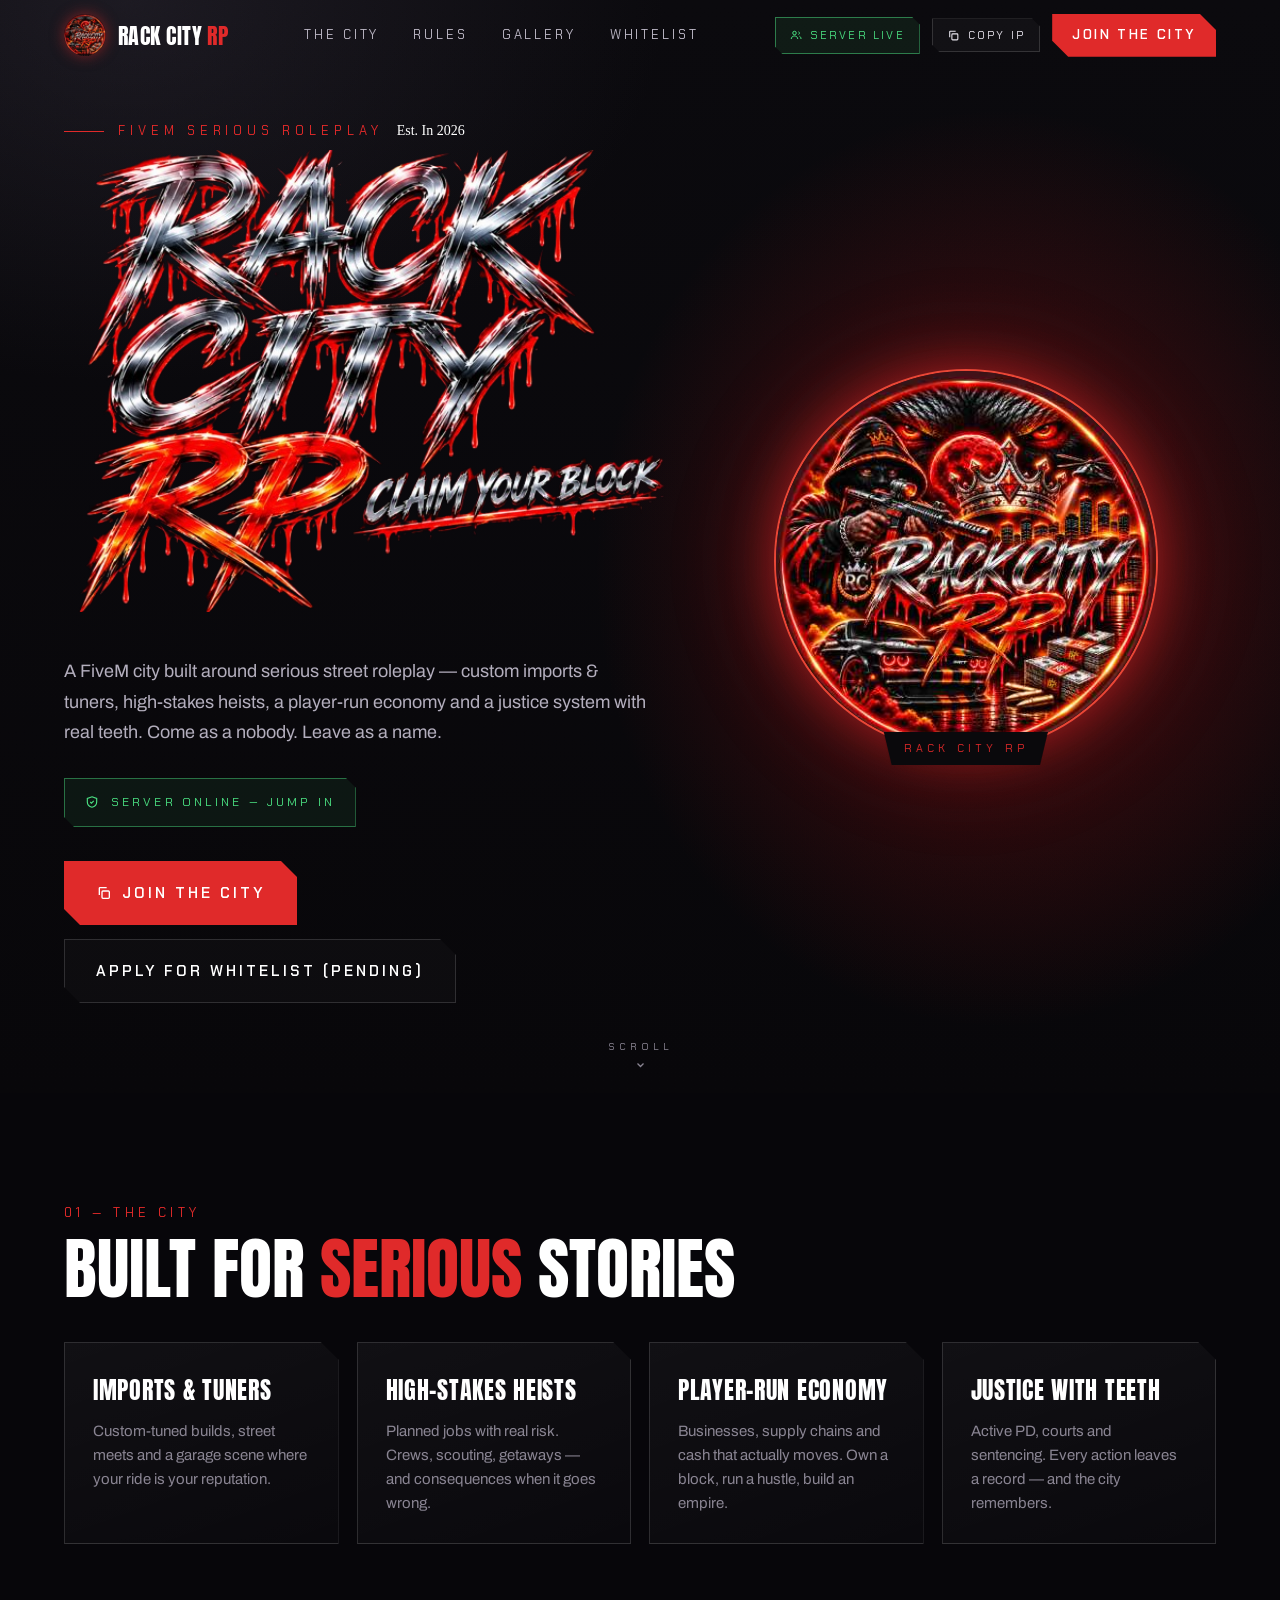
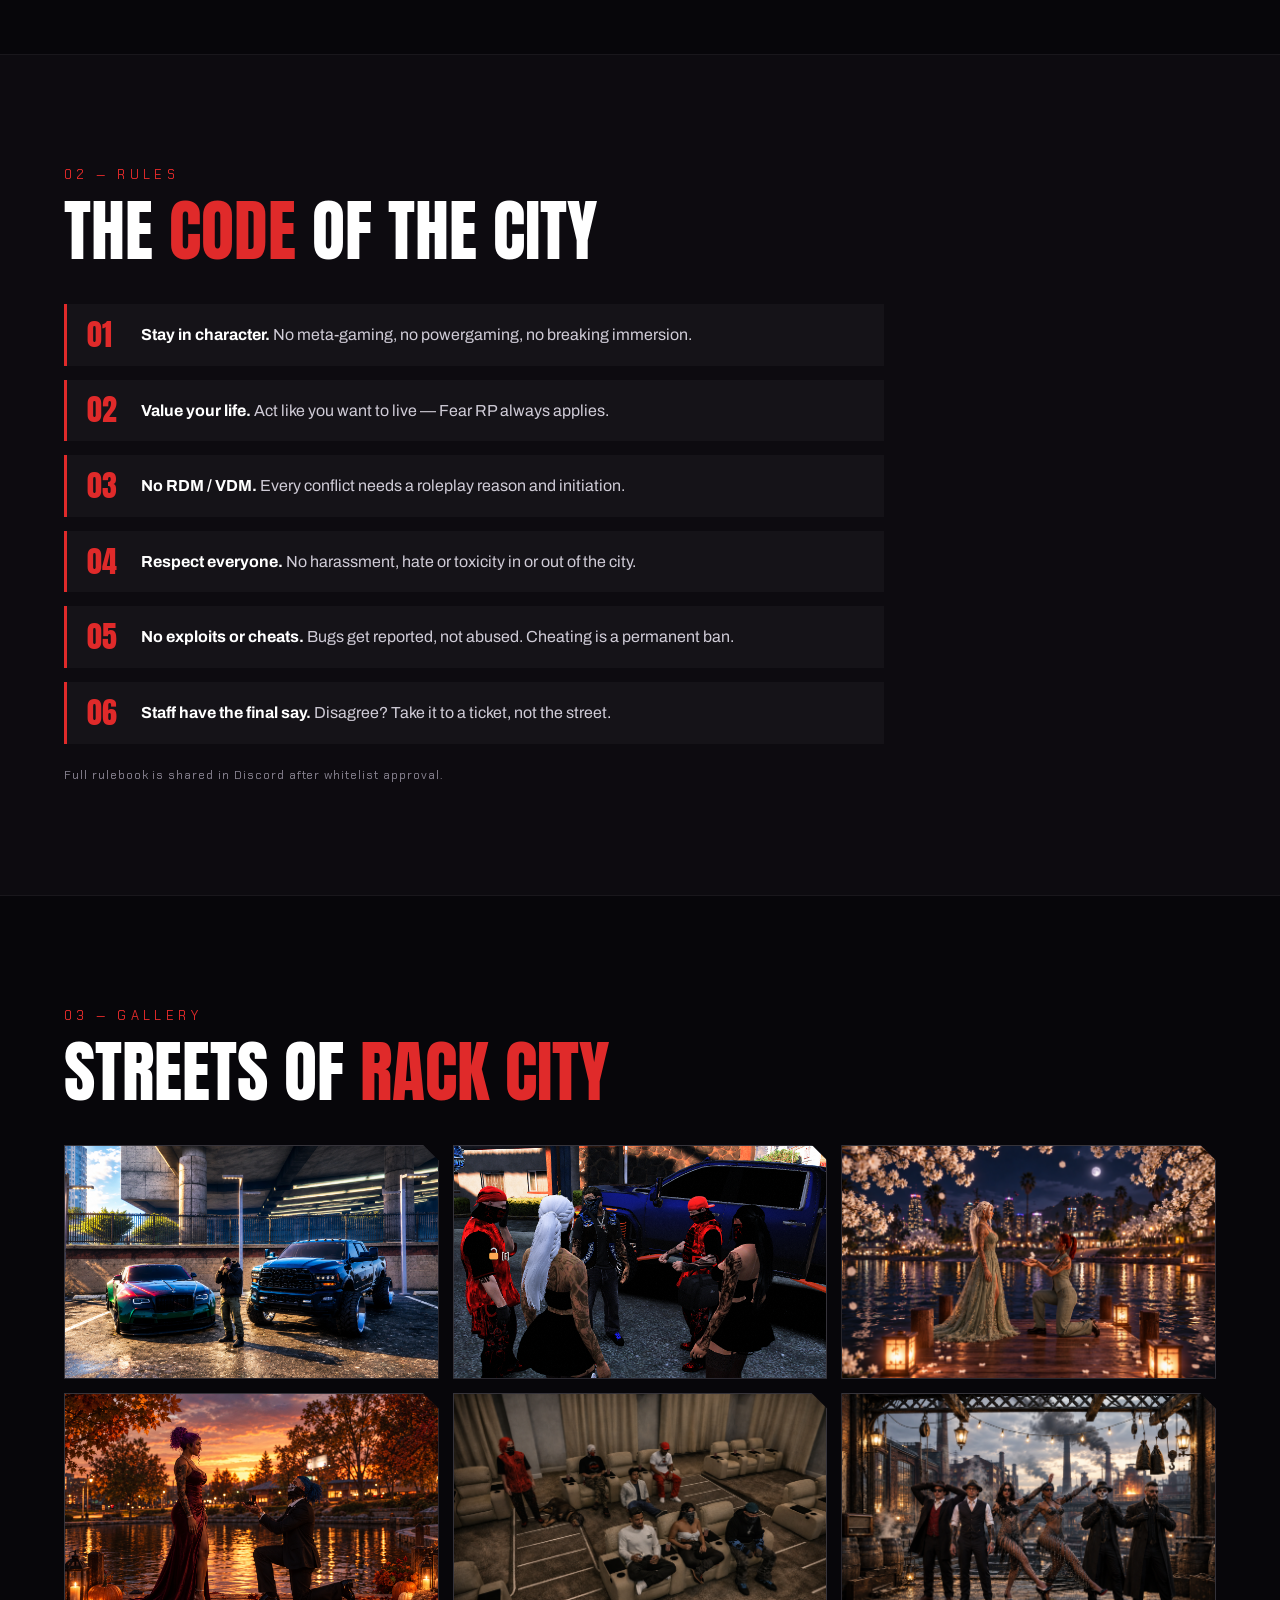
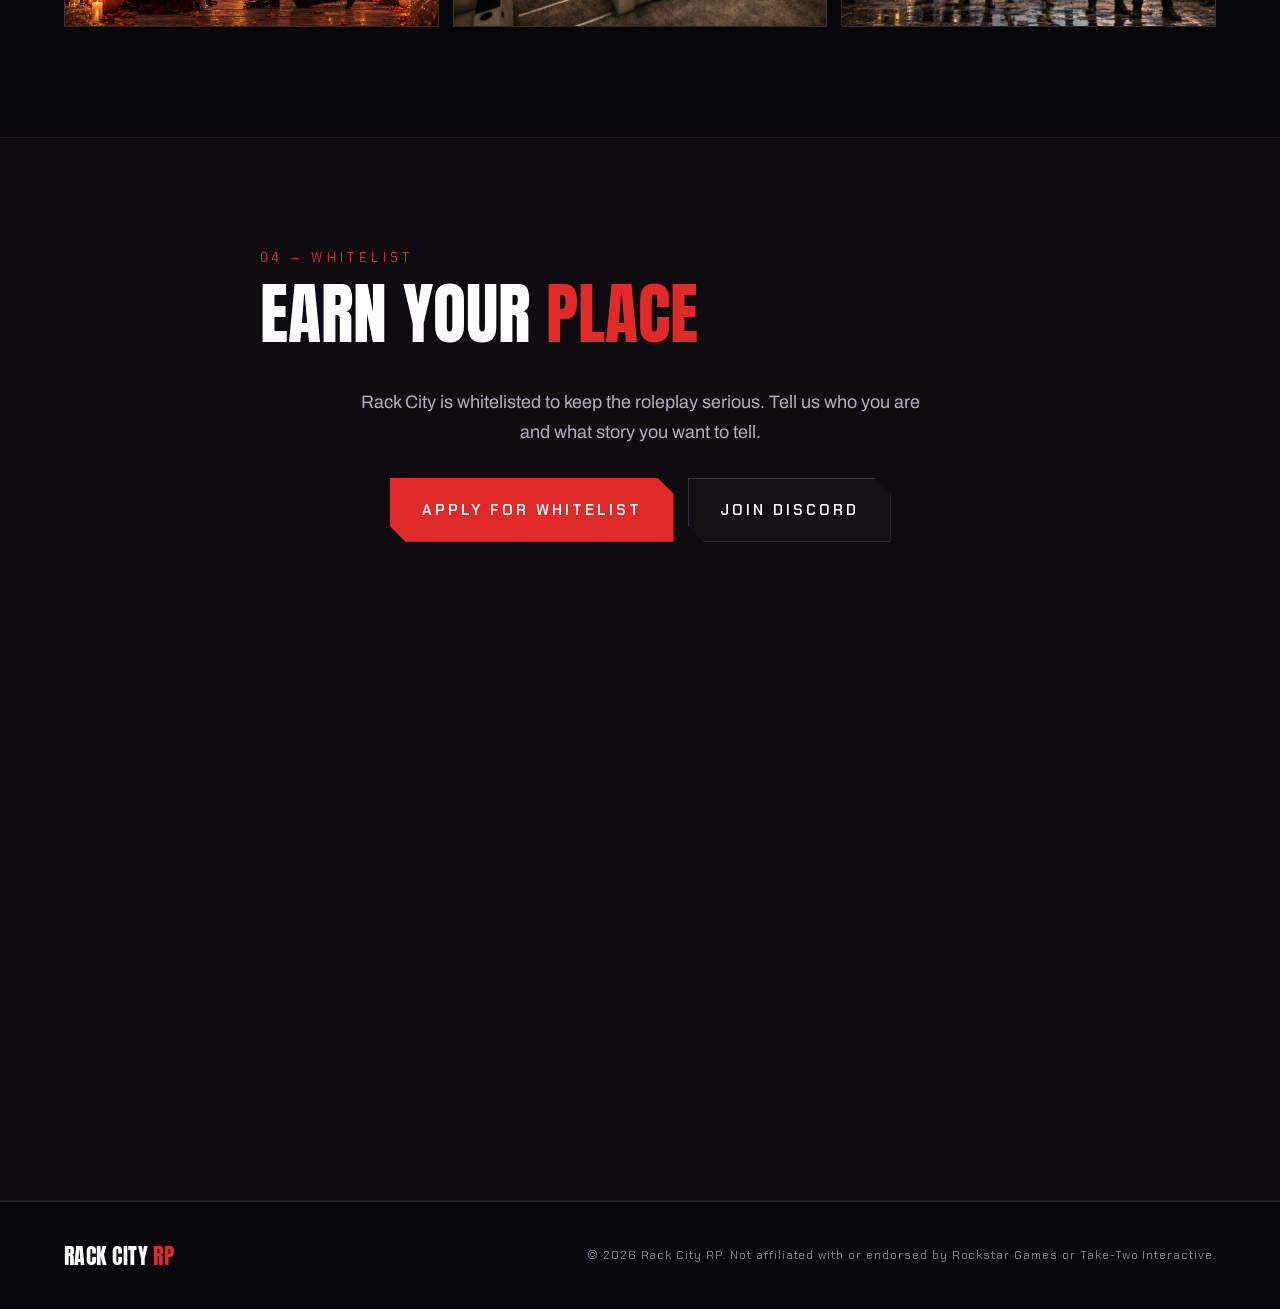
==== fivem-website/index.html @ 88460b6b "Update establishment year in hero section" ====
<!DOCTYPE html>
<html lang="en">
<head>
  <meta charset="UTF-8" />
  <meta name="viewport" content="width=device-width, initial-scale=1" />
  <title>Rack City RP — FiveM Semi Serious Roleplay</title>
  <meta name="description" content="Welcome to RACK CITY RP! Where the streets stay active, opportunities are endless, and every move tells a story. Build your name, make your money, establish your empire, and leave your mark on the city. Your story starts here." />
  <link rel="preconnect" href="https://fonts.googleapis.com" />
  <link rel="preconnect" href="https://fonts.gstatic.com" crossorigin />
  <link href="https://fonts.googleapis.com/css2?family=Anton&family=Archivo:wght@400;500;600&family=Chakra+Petch:wght@400;500;600;700&family=Permanent+Marker&display=swap" rel="stylesheet" />
  <link rel="stylesheet" href="style.css" />
</head>
<body>

  <!-- NAV -->
  <header class="nav" id="nav">
    <a class="brand" href="#top" aria-label="Rack City RP home">
      <img src="images/logo.png" alt="" class="brand-logo" onerror="this.style.display='none'" />
      <span class="brand-text">RACK CITY <em>RP</em></span>
    </a>

    <nav class="nav-links" aria-label="Primary">
      <a href="#city">The City</a>
      <a href="#rules">Rules</a>
      <a href="#gallery">Gallery</a>
      <a href="#whitelist">Whitelist</a>
    </nav>

    <div class="nav-actions">
      <span class="chip chip-pending" id="statusChip">
        <svg width="12" height="12" viewBox="0 0 24 24" fill="none" stroke="currentColor" stroke-width="2"><circle cx="9" cy="8" r="3.5"/><path d="M2.5 20c0-3.6 2.9-6 6.5-6s6.5 2.4 6.5 6"/><path d="M17 5.5a3 3 0 010 5.5M19 14.5c1.9.8 3 2.6 3 5.5"/></svg>
        <span id="statusText">Link Pending</span>
      </span>
      <button class="chip chip-copy" id="copyIpNav" type="button">
        <svg width="13" height="13" viewBox="0 0 24 24" fill="none" stroke="currentColor" stroke-width="2"><rect x="9" y="9" width="11" height="11" rx="1.5"/><path d="M5 15V5a1 1 0 011-1h10"/></svg>
        Copy IP
      </button>
      <a class="btn btn-solid btn-sm" href="#join" data-join>Join the City</a>
    </div>
  </header>

  <main id="top">

    <!-- HERO -->
    <section class="hero">
      <div class="hero-bg" aria-hidden="true"></div>
      <div class="hero-grain" aria-hidden="true"></div>

      <div class="wrap hero-grid">
        <div class="hero-copy">
          <p class="eyebrow">
            <span class="eyebrow-line"></span>
            <span class="eyebrow-text">FiveM Serious Roleplay</span>
            <span class="eyebrow-est">Est. In 2026</span>
          </p>

          <h1 class="title">
            <img class="title-img" src="images/title.png" alt="Rack City RP — Claim your block" />
          </h1>

          <p class="lede">
            A FiveM city built around serious street roleplay — custom imports &amp; tuners,
            high-stakes heists, a player-run economy and a justice system with real teeth.
            Come as a nobody. Leave as a name.
          </p>

          <div class="notice" id="notice">
            <svg width="14" height="14" viewBox="0 0 24 24" fill="none" stroke="currentColor" stroke-width="2"><path d="M12 3l8 3v6c0 4.5-3.2 8-8 9-4.8-1-8-4.5-8-9V6l8-3z"/><path d="M9 12l2 2 4-4"/></svg>
            <span id="noticeText">Live server link pending — crew on it</span>
          </div>

          <div class="cta">
            <a class="btn btn-solid btn-lg" href="#join" data-join>
              <svg width="16" height="16" viewBox="0 0 24 24" fill="none" stroke="currentColor" stroke-width="2"><rect x="9" y="9" width="11" height="11" rx="1.5"/><path d="M5 15V5a1 1 0 011-1h10"/></svg>
              Join the City
            </a>
            <a class="btn btn-ghost btn-lg" href="#whitelist">Apply for Whitelist (Pending)</a>
          </div>
        </div>

        <div class="hero-art">
          <div class="logo-glow" aria-hidden="true"></div>
          <img src="images/logo.png" alt="Rack City RP emblem" class="logo-main" />
          <span class="logo-tag">Rack City RP</span>
        </div>
      </div>

      <a class="scroll" href="#city" aria-label="Scroll down">
        <span>Scroll</span>
        <svg width="12" height="12" viewBox="0 0 24 24" fill="none" stroke="currentColor" stroke-width="2.5"><path d="M6 9l6 6 6-6"/></svg>
      </a>
    </section>

    <!-- THE CITY -->
    <section class="section" id="city">
      <div class="wrap">
        <p class="kicker">01 — The City</p>
        <h2 class="h2">Built for <span class="red">serious</span> stories</h2>
        <div class="cards">
          <article class="card">
            <h3>Imports &amp; Tuners</h3>
            <p>Custom-tuned builds, street meets and a garage scene where your ride is your reputation.</p>
          </article>
          <article class="card">
            <h3>High-Stakes Heists</h3>
            <p>Planned jobs with real risk. Crews, scouting, getaways — and consequences when it goes wrong.</p>
          </article>
          <article class="card">
            <h3>Player-Run Economy</h3>
            <p>Businesses, supply chains and cash that actually moves. Own a block, run a hustle, build an empire.</p>
          </article>
          <article class="card">
            <h3>Justice With Teeth</h3>
            <p>Active PD, courts and sentencing. Every action leaves a record — and the city remembers.</p>
          </article>
        </div>
      </div>
    </section>

    <!-- RULES -->
    <section class="section section-alt" id="rules">
      <div class="wrap">
        <p class="kicker">02 — Rules</p>
        <h2 class="h2">The <span class="red">code</span> of the city</h2>
        <ol class="rules">
          <li><strong>Stay in character.</strong> No meta-gaming, no powergaming, no breaking immersion.</li>
          <li><strong>Value your life.</strong> Act like you want to live — Fear RP always applies.</li>
          <li><strong>No RDM / VDM.</strong> Every conflict needs a roleplay reason and initiation.</li>
          <li><strong>Respect everyone.</strong> No harassment, hate or toxicity in or out of the city.</li>
          <li><strong>No exploits or cheats.</strong> Bugs get reported, not abused. Cheating is a permanent ban.</li>
          <li><strong>Staff have the final say.</strong> Disagree? Take it to a ticket, not the street.</li>
        </ol>
        <p class="fineprint">Full rulebook is shared in Discord after whitelist approval.</p>
      </div>
    </section>

    <!-- GALLERY -->
    <section class="section" id="gallery">
      <div class="wrap">
        <p class="kicker">03 — Gallery</p>
        <h2 class="h2">Streets of <span class="red">Rack City</span></h2>
        <div class="gallery" id="galleryGrid">
          <!-- Drop screenshots into /images and name them shot1.jpg … shot6.jpg -->
          <figure><img src="images/shot1.png" alt="Rack City screenshot 1" loading="lazy" /></figure>
          <figure><img src="images/shot2.png" alt="Rack City screenshot 2" loading="lazy" /></figure>
          <figure><img src="images/shot3.png" alt="Rack City screenshot 3" loading="lazy" /></figure>
          <figure><img src="images/shot4.png" alt="Rack City screenshot 4" loading="lazy" /></figure>
          <figure><img src="images/shot5.png" alt="Rack City screenshot 5" loading="lazy" /></figure>
          <figure><img src="images/shot6.png" alt="Rack City screenshot 6" loading="lazy" /></figure>
        </div>
      </div>
    </section>

    <!-- WHITELIST -->
    <section class="section section-alt" id="whitelist">
      <div class="wrap narrow">
        <p class="kicker">04 — Whitelist</p>
        <h2 class="h2">Earn your <span class="red">place</span></h2>
        <p class="lede center">
          Rack City is whitelisted to keep the roleplay serious. Tell us who you are and what story you want to tell.
        </p>
        <div class="cta center">
          <a class="btn btn-solid btn-lg" href="#" id="applyLink" target="_blank" rel="noopener">Apply for Whitelist</a>
          <a class="btn btn-ghost btn-lg" href="#" id="discordLink" target="_blank" rel="noopener">Join Discord</a>
        </div>

        <div class="discord-embed">
          <iframe src="https://discord.com/widget?id=1405967304247869581&theme=dark" width="350" height="500" allowtransparency="true" frameborder="0" sandbox="allow-popups allow-popups-to-escape-sandbox allow-same-origin allow-scripts"></iframe>
        </div>
      </div>
    </section>

  </main>

  <footer class="footer" id="join">
    <div class="wrap footer-in">
      <span class="brand-text">RACK CITY <em>RP</em></span>
      <span class="fineprint">© <span id="year"></span> Rack City RP. Not affiliated with or endorsed by Rockstar Games or Take-Two Interactive.</span>
    </div>
  </footer>

  <div class="toast" id="toast" role="status" aria-live="polite"></div>

  <script src="script.js"></script>
</body>
</html>
---- fivem-website/style.css ----
:root {
  --bg: #07060a;
  --bg-2: #0d0b10;
  --red: #e02a2a;
  --red-deep: #8f1414;
  --amber: #e0a526;
  --text: #cfcbd6;
  --muted: #8a8593;
  --line: rgba(255, 255, 255, 0.14);
  --display: "Anton", "Impact", sans-serif;
  --mono: "Chakra Petch", "Consolas", monospace;
  --body: "Archivo", system-ui, sans-serif;
  --script: "Permanent Marker", cursive;
  --cut: 14px;
}

* { box-sizing: border-box; margin: 0; padding: 0; }
html { scroll-behavior: smooth; }
body {
  background: var(--bg);
  color: var(--text);
  font-family: var(--body);
  line-height: 1.6;
  -webkit-font-smoothing: antialiased;
  overflow-x: hidden;
}
img { max-width: 100%; display: block; }
a { color: inherit; text-decoration: none; }
.red { color: var(--red); }
.wrap { width: min(1152px, 100% - 48px); margin-inline: auto; }
.wrap.narrow { width: min(760px, 100% - 48px); }
.center { text-align: center; justify-content: center; margin-inline: auto; }

/* ---------- NAV ---------- */
.nav {
  position: fixed; inset: 0 0 auto 0; z-index: 50;
  display: flex; align-items: center; justify-content: space-between; gap: 24px;
  padding: 14px max(24px, calc((100vw - 1152px) / 2));
  transition: background .3s, backdrop-filter .3s, border-color .3s;
  border-bottom: 1px solid transparent;
}
.nav.scrolled {
  background: rgba(7, 6, 10, .82);
  backdrop-filter: blur(10px);
  border-color: var(--line);
}
.brand { display: flex; align-items: center; gap: 12px; }
.brand-logo { width: 42px; height: 42px; border-radius: 50%; object-fit: cover; box-shadow: 0 0 14px rgba(224, 42, 42, .5); }
.brand-text { font-family: var(--display); font-size: 22px; letter-spacing: .02em; color: #fff; text-transform: uppercase; }
.brand-text em { font-style: normal; color: var(--red); }

.nav-links { display: flex; gap: 34px; }
.nav-links a {
  font-family: var(--mono); font-size: 13px; letter-spacing: .22em; text-transform: uppercase;
  color: #b9b4c2; transition: color .2s;
}
.nav-links a:hover { color: #fff; }

.nav-actions { display: flex; align-items: center; gap: 12px; }

.chip {
  display: inline-flex; align-items: center; gap: 8px;
  font-family: var(--mono); font-size: 11px; letter-spacing: .2em; text-transform: uppercase;
  padding: 9px 14px; background: transparent; cursor: pointer;
  clip-path: polygon(0 0, calc(100% - 8px) 0, 100% 8px, 100% 100%, 8px 100%, 0 calc(100% - 8px));
}
.chip-pending { color: var(--amber); background: rgba(224, 165, 38, .08); border: 1px solid rgba(224, 165, 38, .5); cursor: default; }
.chip-pending.live { color: #4ade80; background: rgba(74, 222, 128, .08); border-color: rgba(74, 222, 128, .5); }
.chip-copy { color: #e8e5ee; border: 1px solid var(--line); background: rgba(255, 255, 255, .03); }
.chip-copy:hover { border-color: var(--red); color: #fff; }

/* ---------- BUTTONS ---------- */
.btn {
  display: inline-flex; align-items: center; justify-content: center; gap: 10px;
  font-family: var(--mono); font-weight: 600; letter-spacing: .2em; text-transform: uppercase;
  cursor: pointer; transition: transform .2s, filter .2s, background .2s, border-color .2s;
  border: 0;
}
.btn-sm { font-size: 13px; padding: 11px 20px; }
.btn-lg { font-size: 15px; padding: 20px 32px; }
.btn-solid {
  background: var(--red); color: #fff;
  clip-path: polygon(0 0, calc(100% - 16px) 0, 100% 16px, 100% 100%, 16px 100%, 0 calc(100% - 16px));
}
.btn-solid:hover { filter: brightness(1.15); transform: translateY(-2px); }
.btn-ghost {
  color: #fff; background: rgba(255, 255, 255, .02);
  box-shadow: inset 0 0 0 1px var(--line);
  clip-path: polygon(0 0, calc(100% - 16px) 0, 100% 16px, 100% 100%, 16px 100%, 0 calc(100% - 16px));
}
.btn-ghost:hover { box-shadow: inset 0 0 0 1px var(--red); transform: translateY(-2px); }

/* ---------- HERO ---------- */
.hero { position: relative; min-height: 100vh; display: flex; align-items: center; padding: 120px 0 90px; overflow: hidden; }
.hero-bg {
  position: absolute; inset: 0;
  background:
    radial-gradient(ellipse 45% 60% at 78% 52%, rgba(190, 20, 20, .38), transparent 70%),
    radial-gradient(ellipse 60% 50% at 10% 0%, rgba(60, 55, 70, .35), transparent 70%),
    linear-gradient(180deg, #0a090d 0%, #070609 100%);
}
.hero-grain {
  position: absolute; inset: 0; opacity: .12; mix-blend-mode: overlay; pointer-events: none;
  background-image: url("data:image/svg+xml;utf8,<svg xmlns='http://www.w3.org/2000/svg' width='160' height='160'><filter id='n'><feTurbulence type='fractalNoise' baseFrequency='.9' numOctaves='2'/></filter><rect width='100%' height='100%' filter='url(%23n)'/></svg>");
}
.hero-grid { position: relative; display: grid; grid-template-columns: 1.1fr .9fr; align-items: center; gap: 40px; }

.eyebrow { display: flex; align-items: center; gap: 14px; margin-bottom: 8px; }
.eyebrow-line { width: 40px; height: 1px; background: var(--red); }
.eyebrow-text { font-family: var(--mono); font-size: 13px; letter-spacing: .38em; text-transform: uppercase; color: var(--red); }
.eyebrow-est { font-family: var(--script); font-size: 14px; color: #fff; }

.title { font-family: var(--display); font-weight: 400; text-transform: uppercase; line-height: .8; display: flex; flex-direction: column; }
.title span { display: block; font-size: clamp(110px, 16vw, 190px); letter-spacing: -.01em; }
.t-rack {
  background: linear-gradient(180deg, #fff 0%, #dfe3ec 40%, #7f8798 52%, #e9ecf3 62%, #aeb4c2 100%);
  -webkit-background-clip: text; background-clip: text; color: transparent;
}
.t-city { color: transparent; -webkit-text-stroke: 1.5px #fff; margin-top: -4px; }
.t-rp {
  position: relative; margin-top: -4px; width: fit-content;
  background: linear-gradient(180deg, #ee3333 0%, #b81c1c 55%, #7a1010 100%);
  -webkit-background-clip: text; background-clip: text; color: transparent;
}
.tagline {
  position: absolute; left: 100%; top: 18%; margin-left: 14px; white-space: nowrap;
  font-family: var(--script); font-size: clamp(22px, 2.6vw, 32px) !important; letter-spacing: .02em;
  text-transform: uppercase; color: #f0a8b6; -webkit-text-fill-color: #f0a8b6;
  background: none; transform: rotate(-3deg);
}

.lede { font-size: 18px; line-height: 1.7; color: #b3aebd; max-width: 590px; margin-top: 44px; }
.lede.center { margin-top: 18px; }

.notice {
  display: inline-flex; align-items: center; gap: 12px; margin-top: 30px;
  font-family: var(--mono); font-size: 12px; letter-spacing: .26em; text-transform: uppercase;
  color: var(--amber); background: rgba(224, 165, 38, .07);
  border: 1px solid rgba(224, 165, 38, .45); padding: 14px 20px;
  clip-path: polygon(0 0, calc(100% - 10px) 0, 100% 10px, 100% 100%, 10px 100%, 0 calc(100% - 10px));
}
.notice.live { color: #4ade80; background: rgba(74, 222, 128, .07); border-color: rgba(74, 222, 128, .45); }

.cta { display: flex; flex-wrap: wrap; gap: 14px; margin-top: 34px; }

.hero-art { position: relative; display: grid; place-items: center; }
.logo-glow {
  position: absolute; width: 112%; aspect-ratio: 1; border-radius: 50%;
  background: radial-gradient(circle, rgba(224, 30, 30, .5), transparent 65%);
  filter: blur(30px); animation: pulse 4.5s ease-in-out infinite;
}
.logo-main {
  position: relative; width: min(380px, 78%); aspect-ratio: 1; border-radius: 50%; object-fit: cover;
  box-shadow: 0 0 0 2px rgba(255, 80, 60, .85), 0 0 50px rgba(224, 42, 42, .6);
  animation: float 6s ease-in-out infinite, ringGlow 3.5s ease-in-out infinite;
}
@keyframes ringGlow {
  0%, 100% { box-shadow: 0 0 0 2px rgba(255, 80, 60, .55), 0 0 22px rgba(224, 42, 42, .35); }
  50%      { box-shadow: 0 0 0 2px rgba(255, 110, 80, 1),  0 0 70px rgba(255, 40, 30, .85); }
}
.title { display: block; line-height: 0; }
.title-img {
  width: min(640px, 100%); height: auto; display: block;
  animation: titleGlow 3.5s ease-in-out infinite;
}
@keyframes titleGlow {
  0%, 100% { filter: brightness(.82) saturate(.9) drop-shadow(0 0 6px rgba(224, 42, 42, .25)); }
  50%      { filter: brightness(1.18) saturate(1.25) drop-shadow(0 0 28px rgba(255, 40, 30, .9)); }
}
.logo-tag {
  position: absolute; bottom: -14px; left: 50%; transform: translateX(-50%);
  font-family: var(--mono); font-size: 11px; letter-spacing: .38em; text-transform: uppercase; color: var(--red);
  background: #0a090c; padding: 8px 20px;
  clip-path: polygon(0 0, 100% 0, calc(100% - 8px) 100%, 8px 100%);
}
@keyframes pulse { 0%, 100% { opacity: .75; transform: scale(1); } 50% { opacity: 1; transform: scale(1.05); } }
@keyframes float { 0%, 100% { transform: translateY(0); } 50% { transform: translateY(-8px); } }

.scroll {
  position: absolute; bottom: 22px; left: 50%; transform: translateX(-50%);
  display: flex; flex-direction: column; align-items: center; gap: 4px;
  font-family: var(--mono); font-size: 10px; letter-spacing: .4em; text-transform: uppercase; color: var(--muted);
}

/* ---------- SECTIONS ---------- */
.section { padding: 110px 0; position: relative; }
.section-alt { background: var(--bg-2); border-block: 1px solid rgba(255, 255, 255, .05); }
.kicker { font-family: var(--mono); font-size: 13px; letter-spacing: .34em; text-transform: uppercase; color: var(--red); margin-bottom: 10px; }
.h2 { font-family: var(--display); font-weight: 400; font-size: clamp(40px, 6vw, 68px); text-transform: uppercase; color: #fff; line-height: 1; margin-bottom: 40px; }
.section .center + .cta, .cta.center { margin-top: 30px; }

.cards { display: grid; grid-template-columns: repeat(auto-fit, minmax(240px, 1fr)); gap: 18px; }
.card {
  padding: 28px; background: linear-gradient(160deg, rgba(255, 255, 255, .04), rgba(255, 255, 255, .01));
  border: 1px solid var(--line); transition: transform .25s, border-color .25s;
  clip-path: polygon(0 0, calc(100% - 18px) 0, 100% 18px, 100% 100%, 0 100%);
}
.card:hover { transform: translateY(-4px); border-color: var(--red); }
.card h3 { font-family: var(--display); font-weight: 400; font-size: 24px; letter-spacing: .03em; text-transform: uppercase; color: #fff; margin-bottom: 10px; }
.card p { font-size: 15px; color: var(--muted); }

.rules { list-style: none; counter-reset: r; display: grid; gap: 14px; max-width: 820px; }
.rules li {
  counter-increment: r; position: relative; padding: 18px 20px 18px 74px;
  background: rgba(255, 255, 255, .03); border-left: 3px solid var(--red);
}
.rules li::before {
  content: "0" counter(r); position: absolute; left: 20px; top: 50%; transform: translateY(-50%);
  font-family: var(--display); font-size: 30px; color: var(--red);
}
.rules strong { color: #fff; }
.fineprint { font-family: var(--mono); font-size: 12px; letter-spacing: .08em; color: var(--muted); margin-top: 22px; }

.gallery { display: grid; grid-template-columns: repeat(auto-fill, minmax(300px, 1fr)); gap: 14px; }
.gallery figure {
  aspect-ratio: 16 / 10; overflow: hidden; background: #14111a; border: 1px solid var(--line);
  clip-path: polygon(0 0, calc(100% - 16px) 0, 100% 16px, 100% 100%, 0 100%);
}
.gallery img { width: 100%; height: 100%; object-fit: cover; transition: transform .5s; }
.gallery figure:hover img { transform: scale(1.06); }

.footer { padding: 36px 0; border-top: 1px solid var(--line); }
.footer-in { display: flex; flex-wrap: wrap; justify-content: space-between; align-items: center; gap: 12px; }
.footer .fineprint { margin: 0; }

.toast {
  position: fixed; bottom: 28px; left: 50%; transform: translate(-50%, 30px); opacity: 0; pointer-events: none;
  font-family: var(--mono); font-size: 13px; letter-spacing: .12em; text-transform: uppercase;
  background: var(--red); color: #fff; padding: 12px 22px; z-index: 100; transition: .3s;
}
.toast.show { opacity: 1; transform: translate(-50%, 0); }

.discord-embed { display: flex; justify-content: center; margin-top: 48px; }
.discord-embed iframe { width: 350px; height: 500px; flex: none; border: 0; }

/* ---------- RESPONSIVE ---------- */
@media (max-width: 960px) {
  .nav-links { display: none; }
  .hero-grid { grid-template-columns: 1fr; text-align: left; }
  .hero-art { order: -1; margin-bottom: 30px; }
  .logo-main { width: min(260px, 62%); }
  .tagline { position: static; display: block; margin: 8px 0 0; }
  .chip-pending { display: none; }
}
@media (max-width: 560px) {
  .chip-copy { display: none; }
  .btn-lg { width: 100%; }
  .brand-text { font-size: 18px; }
}
@media (prefers-reduced-motion: reduce) {
  * { animation: none !important; transition: none !important; }
  html { scroll-behavior: auto; }
}
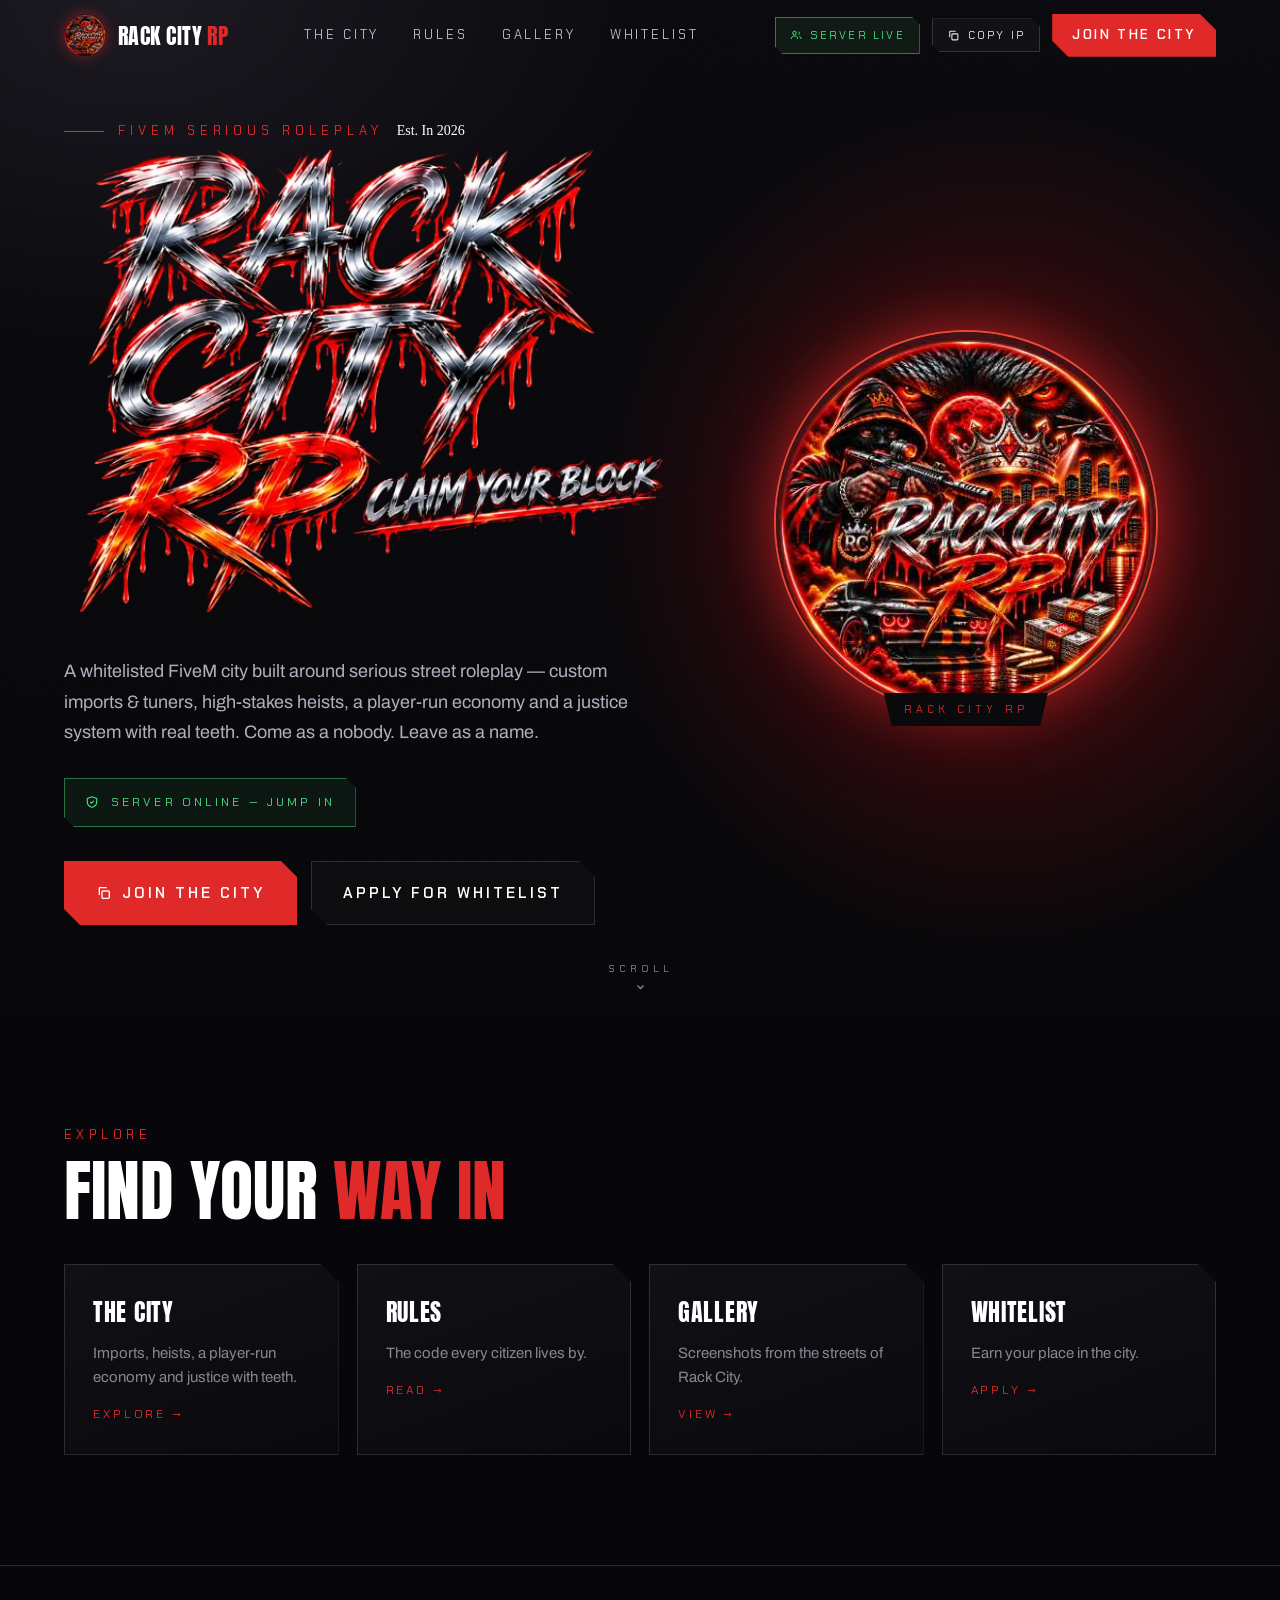
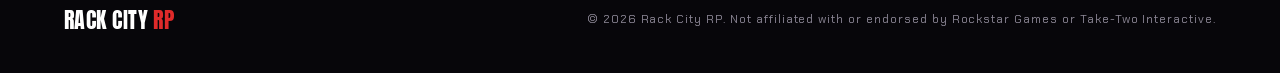
==== commit 0ea2fa30: "site layout change" ====
--- a/fivem-website/index.html
+++ b/fivem-website/index.html
@@ -3,8 +3,8 @@
 <head>
   <meta charset="UTF-8" />
   <meta name="viewport" content="width=device-width, initial-scale=1" />
-  <title>Rack City RP — FiveM Semi Serious Roleplay</title>
-  <meta name="description" content="Welcome to RACK CITY RP! Where the streets stay active, opportunities are endless, and every move tells a story. Build your name, make your money, establish your empire, and leave your mark on the city. Your story starts here." />
+  <title>Rack City RP — FiveM Serious Roleplay</title>
+  <meta name="description" content="Rack City RP is a whitelisted FiveM serious roleplay city. Custom imports, heists, a player-run economy and a justice system with real teeth." />
   <link rel="preconnect" href="https://fonts.googleapis.com" />
   <link rel="preconnect" href="https://fonts.gstatic.com" crossorigin />
   <link href="https://fonts.googleapis.com/css2?family=Anton&family=Archivo:wght@400;500;600&family=Chakra+Petch:wght@400;500;600;700&family=Permanent+Marker&display=swap" rel="stylesheet" />
@@ -14,16 +14,16 @@
 
   <!-- NAV -->
   <header class="nav" id="nav">
-    <a class="brand" href="#top" aria-label="Rack City RP home">
+    <a class="brand" href="index.html" aria-label="Rack City RP home">
       <img src="images/logo.png" alt="" class="brand-logo" onerror="this.style.display='none'" />
       <span class="brand-text">RACK CITY <em>RP</em></span>
     </a>
 
     <nav class="nav-links" aria-label="Primary">
-      <a href="#city">The City</a>
-      <a href="#rules">Rules</a>
-      <a href="#gallery">Gallery</a>
-      <a href="#whitelist">Whitelist</a>
+      <a href="city.html">The City</a>
+      <a href="rules.html">Rules</a>
+      <a href="gallery.html">Gallery</a>
+      <a href="whitelist.html">Whitelist</a>
     </nav>
 
     <div class="nav-actions">
@@ -59,7 +59,7 @@
           </h1>
 
           <p class="lede">
-            A FiveM city built around serious street roleplay — custom imports &amp; tuners,
+            A whitelisted FiveM city built around serious street roleplay — custom imports &amp; tuners,
             high-stakes heists, a player-run economy and a justice system with real teeth.
             Come as a nobody. Leave as a name.
           </p>
@@ -74,7 +74,7 @@
               <svg width="16" height="16" viewBox="0 0 24 24" fill="none" stroke="currentColor" stroke-width="2"><rect x="9" y="9" width="11" height="11" rx="1.5"/><path d="M5 15V5a1 1 0 011-1h10"/></svg>
               Join the City
             </a>
-            <a class="btn btn-ghost btn-lg" href="#whitelist">Apply for Whitelist (Pending)</a>
+            <a class="btn btn-ghost btn-lg" href="whitelist.html">Apply for Whitelist</a>
           </div>
         </div>
 
@@ -85,87 +85,22 @@
         </div>
       </div>
 
-      <a class="scroll" href="#city" aria-label="Scroll down">
+      <a class="scroll" href="#explore" aria-label="Scroll down">
         <span>Scroll</span>
         <svg width="12" height="12" viewBox="0 0 24 24" fill="none" stroke="currentColor" stroke-width="2.5"><path d="M6 9l6 6 6-6"/></svg>
       </a>
     </section>
 
-    <!-- THE CITY -->
-    <section class="section" id="city">
+    <!-- EXPLORE -->
+    <section class="section" id="explore">
       <div class="wrap">
-        <p class="kicker">01 — The City</p>
-        <h2 class="h2">Built for <span class="red">serious</span> stories</h2>
+        <p class="kicker">Explore</p>
+        <h2 class="h2">Find your <span class="red">way in</span></h2>
         <div class="cards">
-          <article class="card">
-            <h3>Imports &amp; Tuners</h3>
-            <p>Custom-tuned builds, street meets and a garage scene where your ride is your reputation.</p>
-          </article>
-          <article class="card">
-            <h3>High-Stakes Heists</h3>
-            <p>Planned jobs with real risk. Crews, scouting, getaways — and consequences when it goes wrong.</p>
-          </article>
-          <article class="card">
-            <h3>Player-Run Economy</h3>
-            <p>Businesses, supply chains and cash that actually moves. Own a block, run a hustle, build an empire.</p>
-          </article>
-          <article class="card">
-            <h3>Justice With Teeth</h3>
-            <p>Active PD, courts and sentencing. Every action leaves a record — and the city remembers.</p>
-          </article>
-        </div>
-      </div>
-    </section>
-
-    <!-- RULES -->
-    <section class="section section-alt" id="rules">
-      <div class="wrap">
-        <p class="kicker">02 — Rules</p>
-        <h2 class="h2">The <span class="red">code</span> of the city</h2>
-        <ol class="rules">
-          <li><strong>Stay in character.</strong> No meta-gaming, no powergaming, no breaking immersion.</li>
-          <li><strong>Value your life.</strong> Act like you want to live — Fear RP always applies.</li>
-          <li><strong>No RDM / VDM.</strong> Every conflict needs a roleplay reason and initiation.</li>
-          <li><strong>Respect everyone.</strong> No harassment, hate or toxicity in or out of the city.</li>
-          <li><strong>No exploits or cheats.</strong> Bugs get reported, not abused. Cheating is a permanent ban.</li>
-          <li><strong>Staff have the final say.</strong> Disagree? Take it to a ticket, not the street.</li>
-        </ol>
-        <p class="fineprint">Full rulebook is shared in Discord after whitelist approval.</p>
-      </div>
-    </section>
-
-    <!-- GALLERY -->
-    <section class="section" id="gallery">
-      <div class="wrap">
-        <p class="kicker">03 — Gallery</p>
-        <h2 class="h2">Streets of <span class="red">Rack City</span></h2>
-        <div class="gallery" id="galleryGrid">
-          <!-- Drop screenshots into /images and name them shot1.jpg … shot6.jpg -->
-          <figure><img src="images/shot1.png" alt="Rack City screenshot 1" loading="lazy" /></figure>
-          <figure><img src="images/shot2.png" alt="Rack City screenshot 2" loading="lazy" /></figure>
-          <figure><img src="images/shot3.png" alt="Rack City screenshot 3" loading="lazy" /></figure>
-          <figure><img src="images/shot4.png" alt="Rack City screenshot 4" loading="lazy" /></figure>
-          <figure><img src="images/shot5.png" alt="Rack City screenshot 5" loading="lazy" /></figure>
-          <figure><img src="images/shot6.png" alt="Rack City screenshot 6" loading="lazy" /></figure>
-        </div>
-      </div>
-    </section>
-
-    <!-- WHITELIST -->
-    <section class="section section-alt" id="whitelist">
-      <div class="wrap narrow">
-        <p class="kicker">04 — Whitelist</p>
-        <h2 class="h2">Earn your <span class="red">place</span></h2>
-        <p class="lede center">
-          Rack City is whitelisted to keep the roleplay serious. Tell us who you are and what story you want to tell.
-        </p>
-        <div class="cta center">
-          <a class="btn btn-solid btn-lg" href="#" id="applyLink" target="_blank" rel="noopener">Apply for Whitelist</a>
-          <a class="btn btn-ghost btn-lg" href="#" id="discordLink" target="_blank" rel="noopener">Join Discord</a>
-        </div>
-
-        <div class="discord-embed">
-          <iframe src="https://discord.com/widget?id=1405967304247869581&theme=dark" width="350" height="500" allowtransparency="true" frameborder="0" sandbox="allow-popups allow-popups-to-escape-sandbox allow-same-origin allow-scripts"></iframe>
+          <a class="card card-link" href="city.html"><h3>The City</h3><p>Imports, heists, a player-run economy and justice with teeth.</p><span class="more">Explore →</span></a>
+          <a class="card card-link" href="rules.html"><h3>Rules</h3><p>The code every citizen lives by.</p><span class="more">Read →</span></a>
+          <a class="card card-link" href="gallery.html"><h3>Gallery</h3><p>Screenshots from the streets of Rack City.</p><span class="more">View →</span></a>
+          <a class="card card-link" href="whitelist.html"><h3>Whitelist</h3><p>Earn your place in the city.</p><span class="more">Apply →</span></a>
         </div>
       </div>
     </section>
@@ -181,6 +116,7 @@
 
   <div class="toast" id="toast" role="status" aria-live="polite"></div>
 
+  <script src="config.js"></script>
   <script src="script.js"></script>
 </body>
 </html>
--- a/fivem-website/style.css
+++ b/fivem-website/style.css
@@ -251,3 +251,14 @@
   * { animation: none !important; transition: none !important; }
   html { scroll-behavior: auto; }
 }
+
+/* ---------- MULTI-PAGE ---------- */
+.nav-links a.active { color: #fff; box-shadow: 0 2px 0 var(--red); padding-bottom: 4px; }
+.page-head { position: relative; min-height: 70vh; padding: 150px 0 100px; overflow: hidden; }
+.page-head .wrap { position: relative; }
+.page-head .h2 { margin-bottom: 24px; }
+.page-head .lede { margin: 0 0 36px; }
+.page-head .cards, .page-head .rules, .page-head .gallery { margin-top: 36px; }
+.page-head .cta { margin-top: 40px; }
+.card-link { display: block; }
+.card-link .more { display: inline-block; margin-top: 16px; font-family: var(--mono); font-size: 12px; letter-spacing: .24em; text-transform: uppercase; color: var(--red); }
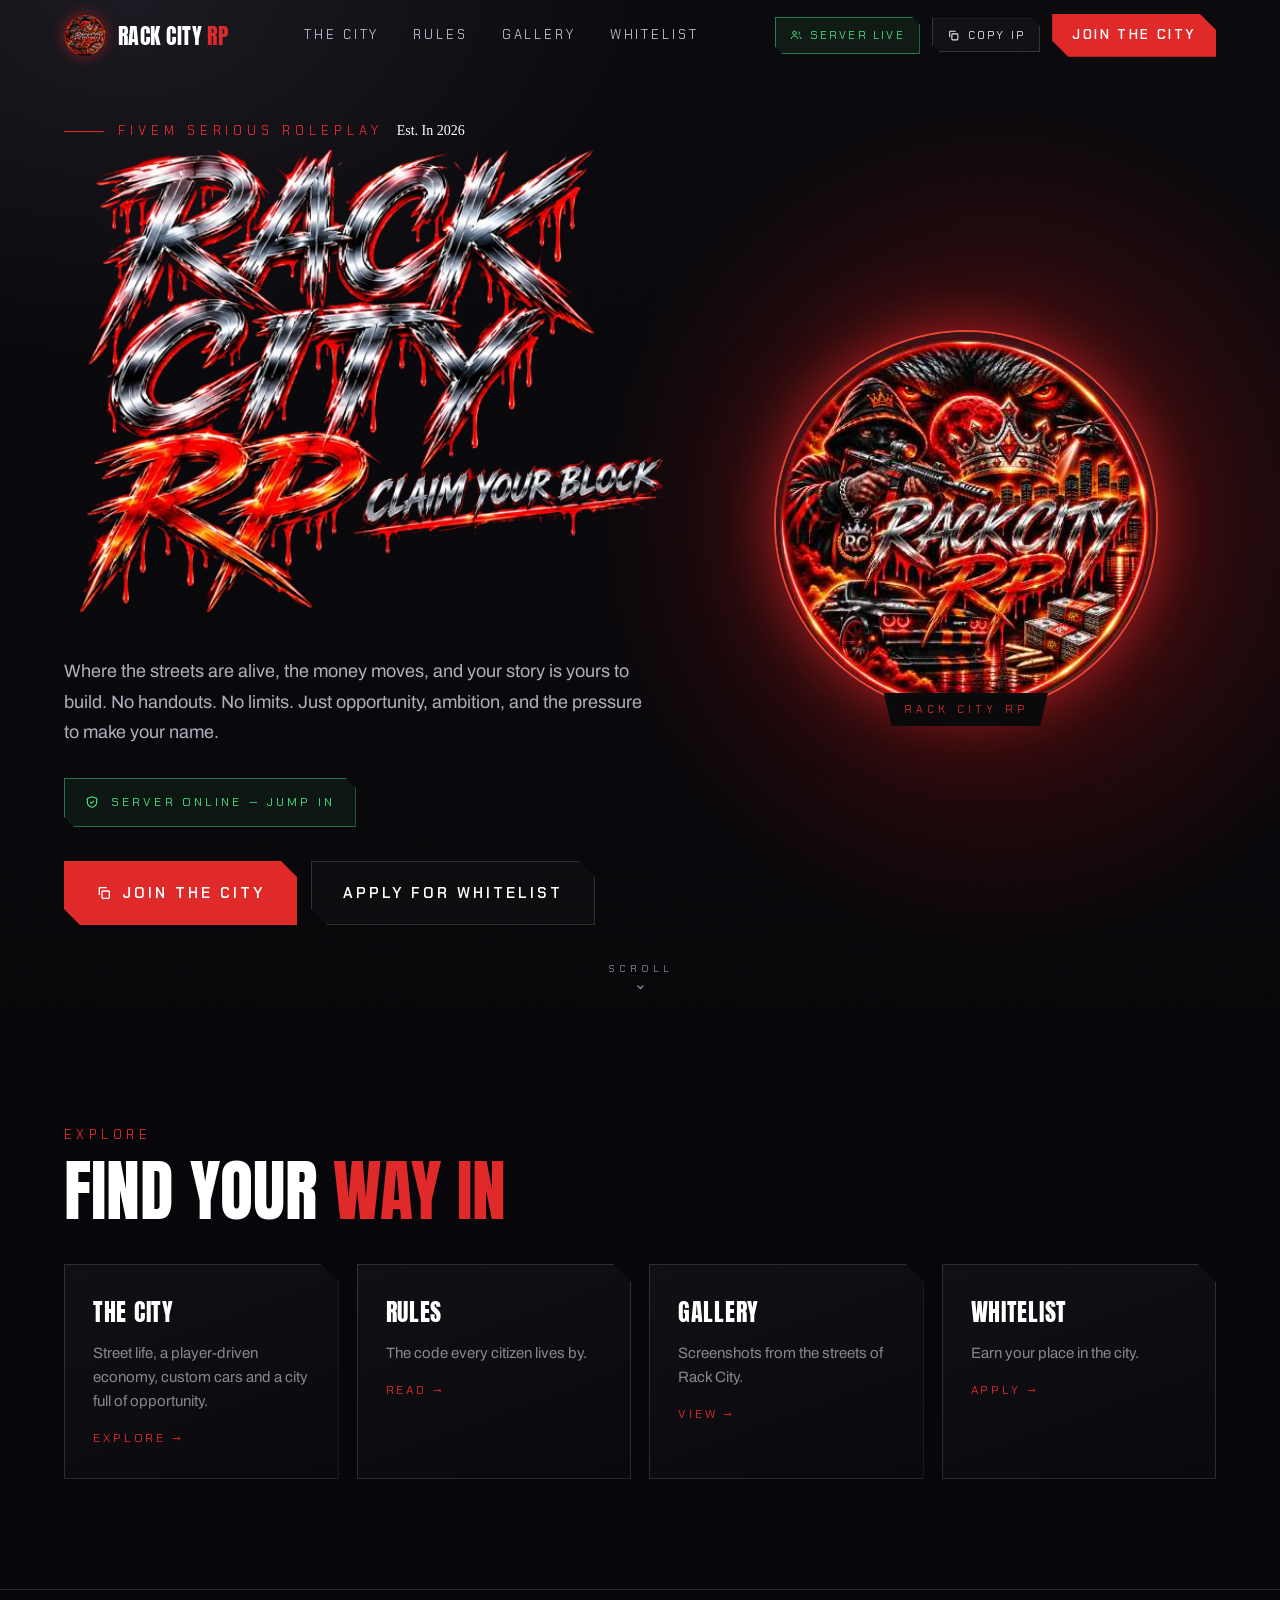
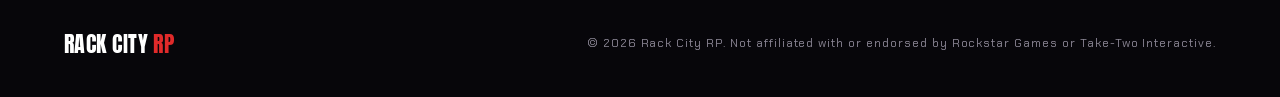
==== commit c9d2d5bc: "site layout change 2" ====
--- a/fivem-website/index.html
+++ b/fivem-website/index.html
@@ -21,7 +21,7 @@
 
     <nav class="nav-links" aria-label="Primary">
       <a href="city.html">The City</a>
-      <a href="rules.html">Rules</a>
+      <a href="https://docs.google.com/document/d/1Xt9t8WKaUJHObPMgwJ6NdxMrBjE1FYw-JqKCKq15jJQ/edit?usp=sharing" target="_blank" rel="noopener">Rules</a>
       <a href="gallery.html">Gallery</a>
       <a href="whitelist.html">Whitelist</a>
     </nav>
@@ -59,9 +59,8 @@
           </h1>
 
           <p class="lede">
-            A whitelisted FiveM city built around serious street roleplay — custom imports &amp; tuners,
-            high-stakes heists, a player-run economy and a justice system with real teeth.
-            Come as a nobody. Leave as a name.
+            Where the streets are alive, the money moves, and your story is yours to build.
+            No handouts. No limits. Just opportunity, ambition, and the pressure to make your name.
           </p>
 
           <div class="notice" id="notice">
@@ -97,8 +96,8 @@
         <p class="kicker">Explore</p>
         <h2 class="h2">Find your <span class="red">way in</span></h2>
         <div class="cards">
-          <a class="card card-link" href="city.html"><h3>The City</h3><p>Imports, heists, a player-run economy and justice with teeth.</p><span class="more">Explore →</span></a>
-          <a class="card card-link" href="rules.html"><h3>Rules</h3><p>The code every citizen lives by.</p><span class="more">Read →</span></a>
+          <a class="card card-link" href="city.html"><h3>The City</h3><p>Street life, a player-driven economy, custom cars and a city full of opportunity.</p><span class="more">Explore →</span></a>
+          <a class="card card-link" href="https://docs.google.com/document/d/1Xt9t8WKaUJHObPMgwJ6NdxMrBjE1FYw-JqKCKq15jJQ/edit?usp=sharing" target="_blank" rel="noopener"><h3>Rules</h3><p>The code every citizen lives by.</p><span class="more">Read →</span></a>
           <a class="card card-link" href="gallery.html"><h3>Gallery</h3><p>Screenshots from the streets of Rack City.</p><span class="more">View →</span></a>
           <a class="card card-link" href="whitelist.html"><h3>Whitelist</h3><p>Earn your place in the city.</p><span class="more">Apply →</span></a>
         </div>
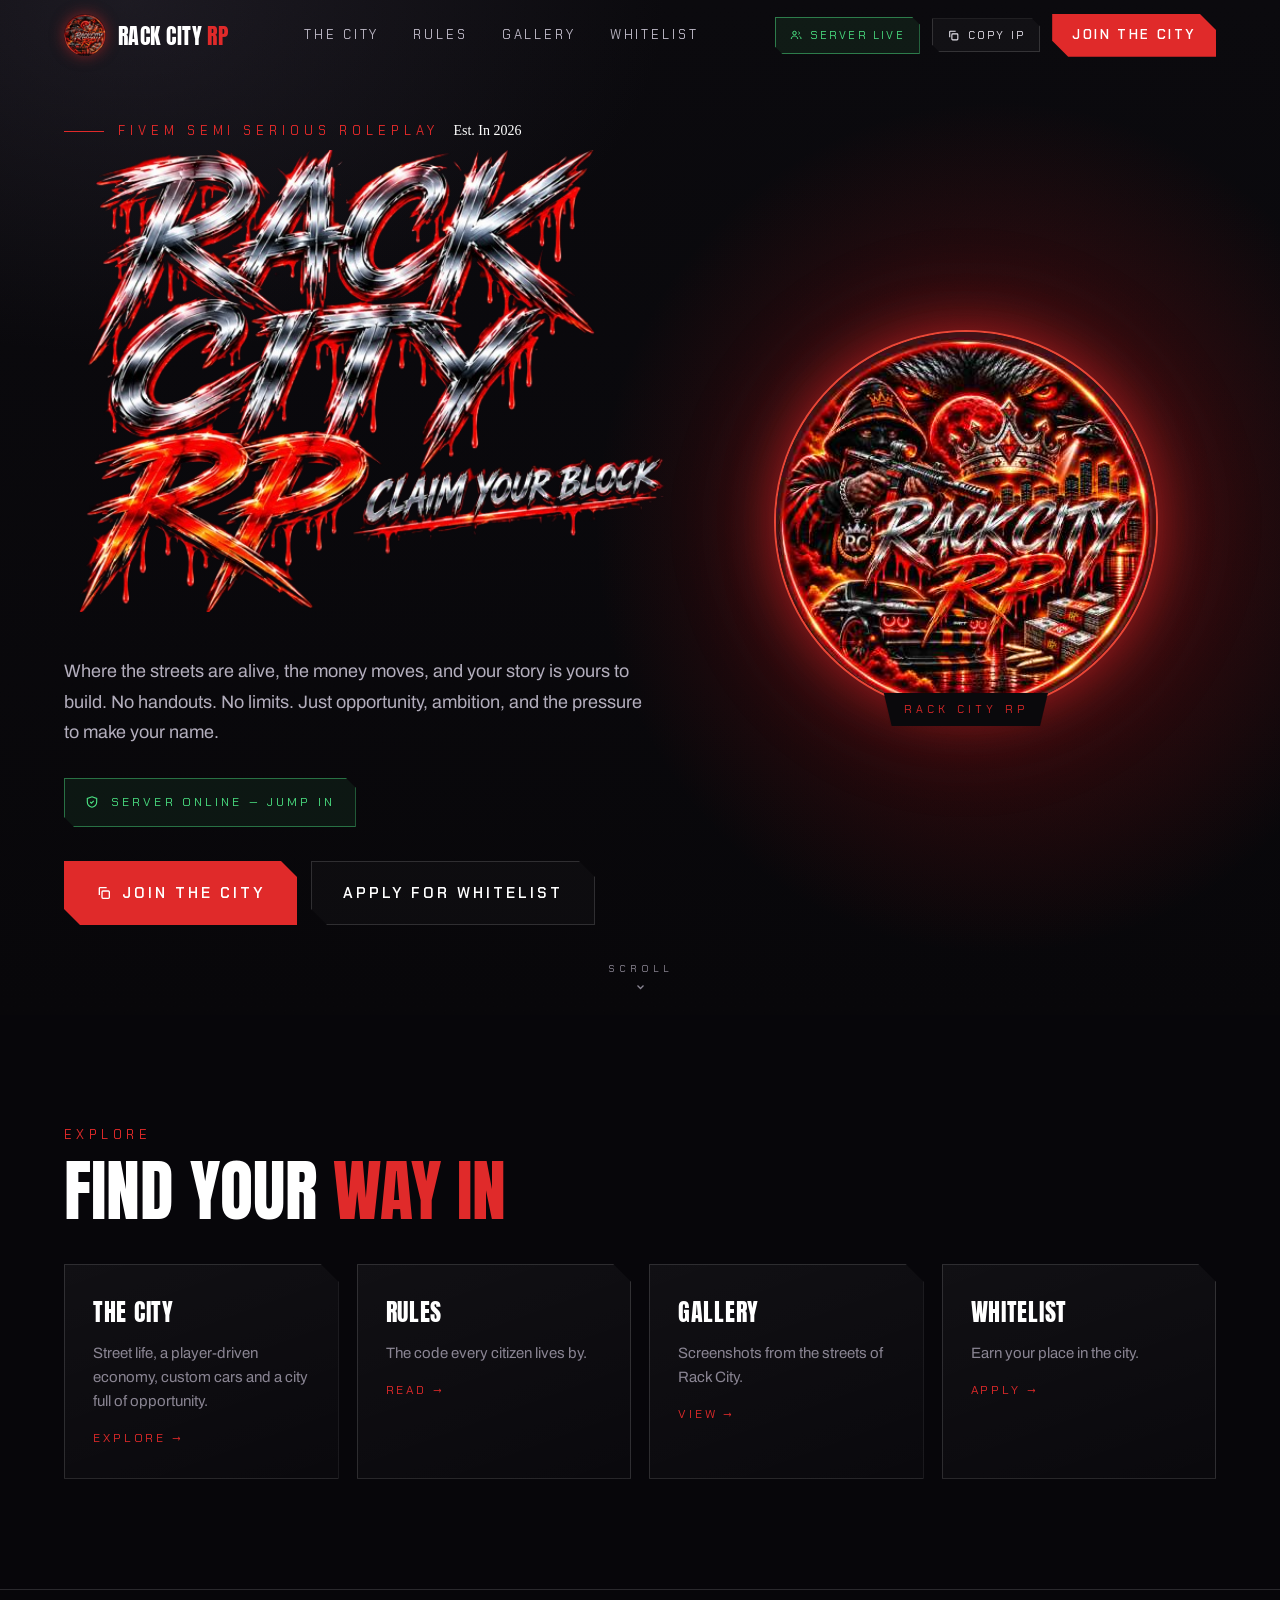
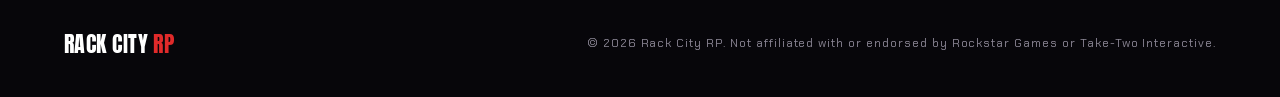
==== commit 95a7cf7b: "Update index.html" ====
--- a/fivem-website/index.html
+++ b/fivem-website/index.html
@@ -3,8 +3,8 @@
 <head>
   <meta charset="UTF-8" />
   <meta name="viewport" content="width=device-width, initial-scale=1" />
-  <title>Rack City RP — FiveM Serious Roleplay</title>
-  <meta name="description" content="Rack City RP is a whitelisted FiveM serious roleplay city. Custom imports, heists, a player-run economy and a justice system with real teeth." />
+  <title>Rack City RP — FiveM Semi Serious Roleplay</title>
+  <meta name="description" content="Rack City RP is a FiveM semi serious roleplay city. Custom imports, heists, a player-run economy and a justice system with real teeth." />
   <link rel="preconnect" href="https://fonts.googleapis.com" />
   <link rel="preconnect" href="https://fonts.gstatic.com" crossorigin />
   <link href="https://fonts.googleapis.com/css2?family=Anton&family=Archivo:wght@400;500;600&family=Chakra+Petch:wght@400;500;600;700&family=Permanent+Marker&display=swap" rel="stylesheet" />
@@ -50,7 +50,7 @@
         <div class="hero-copy">
           <p class="eyebrow">
             <span class="eyebrow-line"></span>
-            <span class="eyebrow-text">FiveM Serious Roleplay</span>
+            <span class="eyebrow-text">FiveM Semi Serious Roleplay</span>
             <span class="eyebrow-est">Est. In 2026</span>
           </p>
 
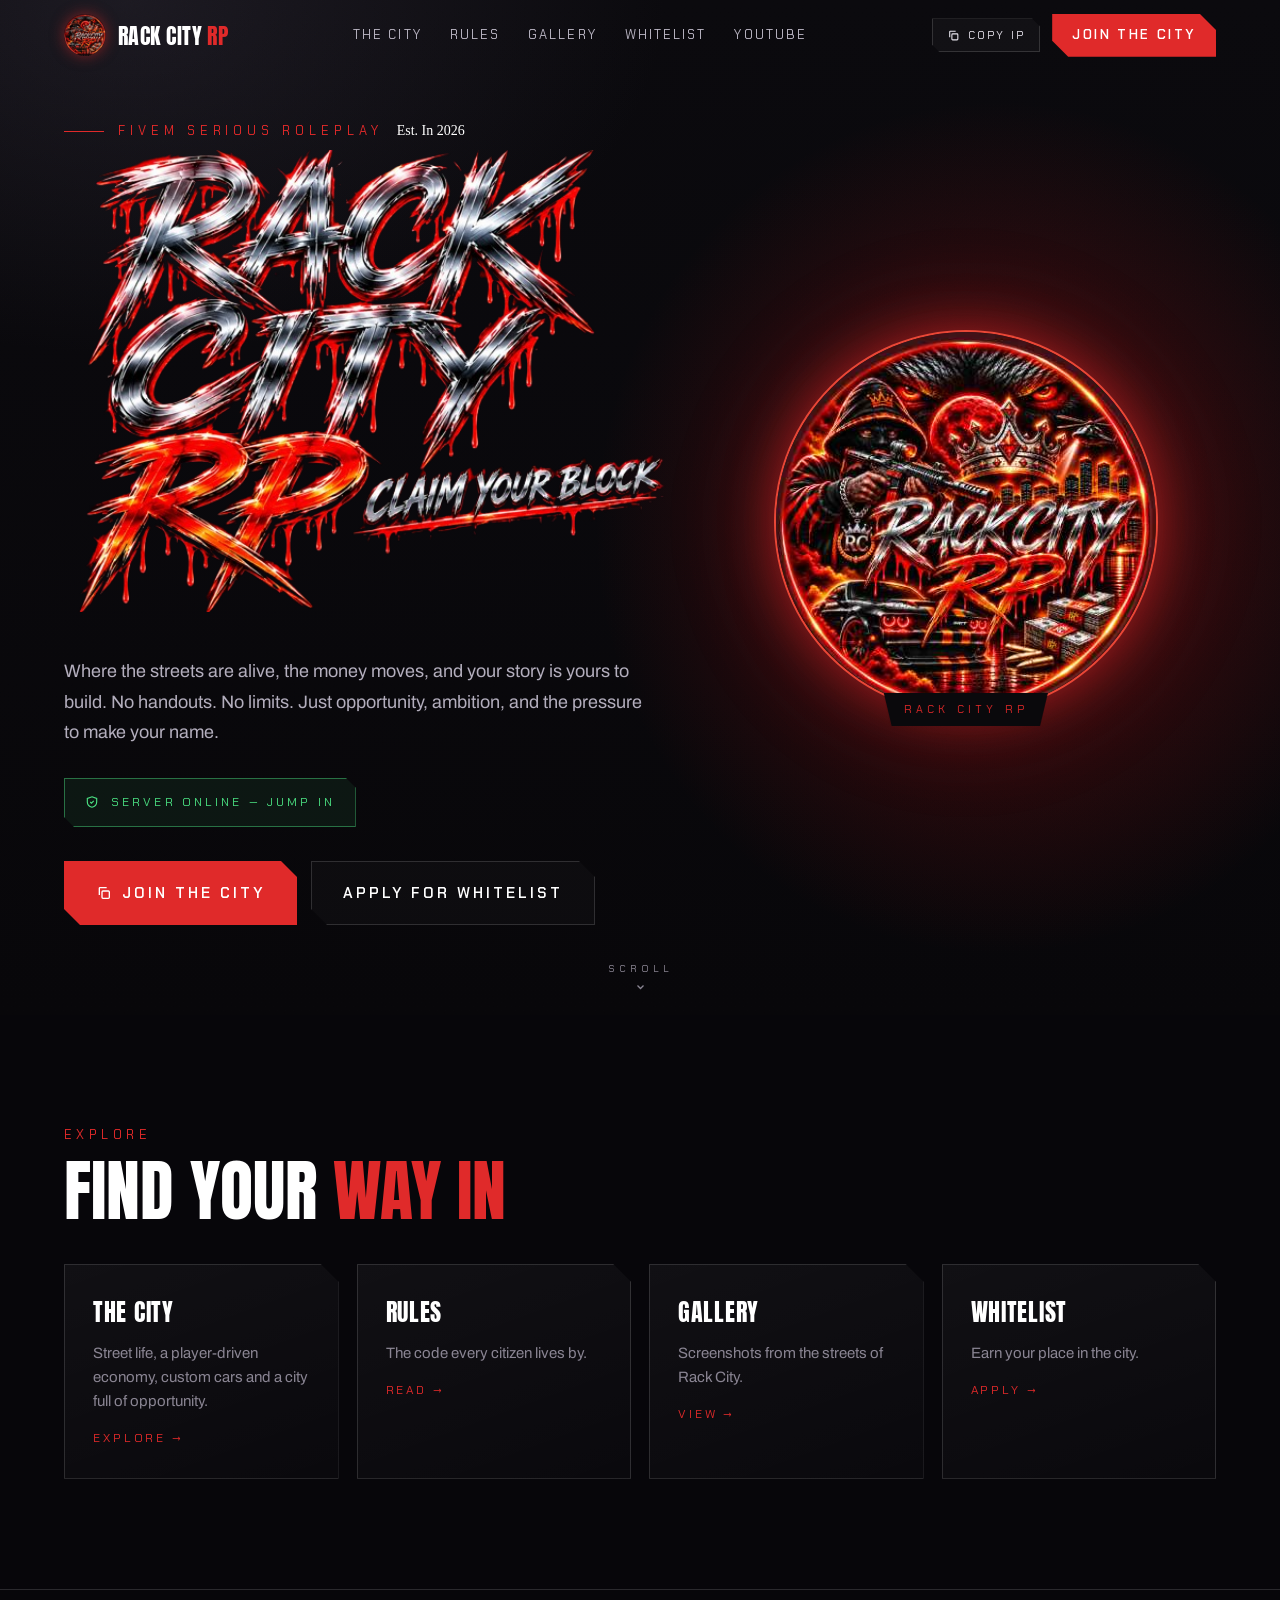
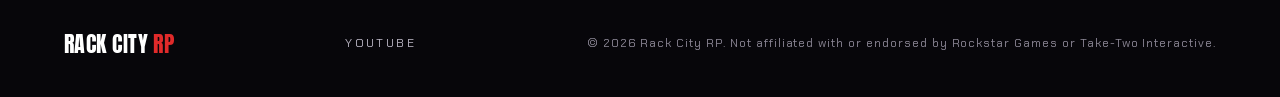
==== commit 90565ca7: "v3 layout" ====
--- a/fivem-website/index.html
+++ b/fivem-website/index.html
@@ -3,8 +3,8 @@
 <head>
   <meta charset="UTF-8" />
   <meta name="viewport" content="width=device-width, initial-scale=1" />
-  <title>Rack City RP — FiveM Semi Serious Roleplay</title>
-  <meta name="description" content="Rack City RP is a FiveM semi serious roleplay city. Custom imports, heists, a player-run economy and a justice system with real teeth." />
+  <title>Rack City RP — FiveM Serious Roleplay</title>
+  <meta name="description" content="Rack City RP is a whitelisted FiveM serious roleplay city. Custom imports, heists, a player-run economy and a justice system with real teeth." />
   <link rel="preconnect" href="https://fonts.googleapis.com" />
   <link rel="preconnect" href="https://fonts.gstatic.com" crossorigin />
   <link href="https://fonts.googleapis.com/css2?family=Anton&family=Archivo:wght@400;500;600&family=Chakra+Petch:wght@400;500;600;700&family=Permanent+Marker&display=swap" rel="stylesheet" />
@@ -24,6 +24,7 @@
       <a href="https://docs.google.com/document/d/1Xt9t8WKaUJHObPMgwJ6NdxMrBjE1FYw-JqKCKq15jJQ/edit?usp=sharing" target="_blank" rel="noopener">Rules</a>
       <a href="gallery.html">Gallery</a>
       <a href="whitelist.html">Whitelist</a>
+      <a href="https://www.youtube.com/channel/UCC5IMgdkp3e77X9kkec1tPA" target="_blank" rel="noopener">YouTube</a>
     </nav>
 
     <div class="nav-actions">
@@ -50,7 +51,7 @@
         <div class="hero-copy">
           <p class="eyebrow">
             <span class="eyebrow-line"></span>
-            <span class="eyebrow-text">FiveM Semi Serious Roleplay</span>
+            <span class="eyebrow-text">FiveM Serious Roleplay</span>
             <span class="eyebrow-est">Est. In 2026</span>
           </p>
 
@@ -109,6 +110,7 @@
   <footer class="footer" id="join">
     <div class="wrap footer-in">
       <span class="brand-text">RACK CITY <em>RP</em></span>
+      <a class="footer-link" href="https://www.youtube.com/channel/UCC5IMgdkp3e77X9kkec1tPA" target="_blank" rel="noopener">YouTube</a>
       <span class="fineprint">© <span id="year"></span> Rack City RP. Not affiliated with or endorsed by Rockstar Games or Take-Two Interactive.</span>
     </div>
   </footer>
--- a/fivem-website/style.css
+++ b/fivem-website/style.css
@@ -262,3 +262,11 @@
 .page-head .cta { margin-top: 40px; }
 .card-link { display: block; }
 .card-link .more { display: inline-block; margin-top: 16px; font-family: var(--mono); font-size: 12px; letter-spacing: .24em; text-transform: uppercase; color: var(--red); }
+.footer-link { font-family: var(--mono); font-size: 12px; letter-spacing: .2em; text-transform: uppercase; color: #b9b4c2; }
+.footer-link:hover { color: #fff; }
+@media (max-width: 1100px) { .nav-links { gap: 22px; } }
+.nav-links a, .nav .chip, .nav .btn, .brand-text { white-space: nowrap; }
+.nav-links { gap: 28px; }
+.nav-links a { letter-spacing: .16em; }
+@media (max-width: 1280px) { .chip-pending { display: none; } }
+@media (max-width: 1100px) { .nav-links { display: none; } }
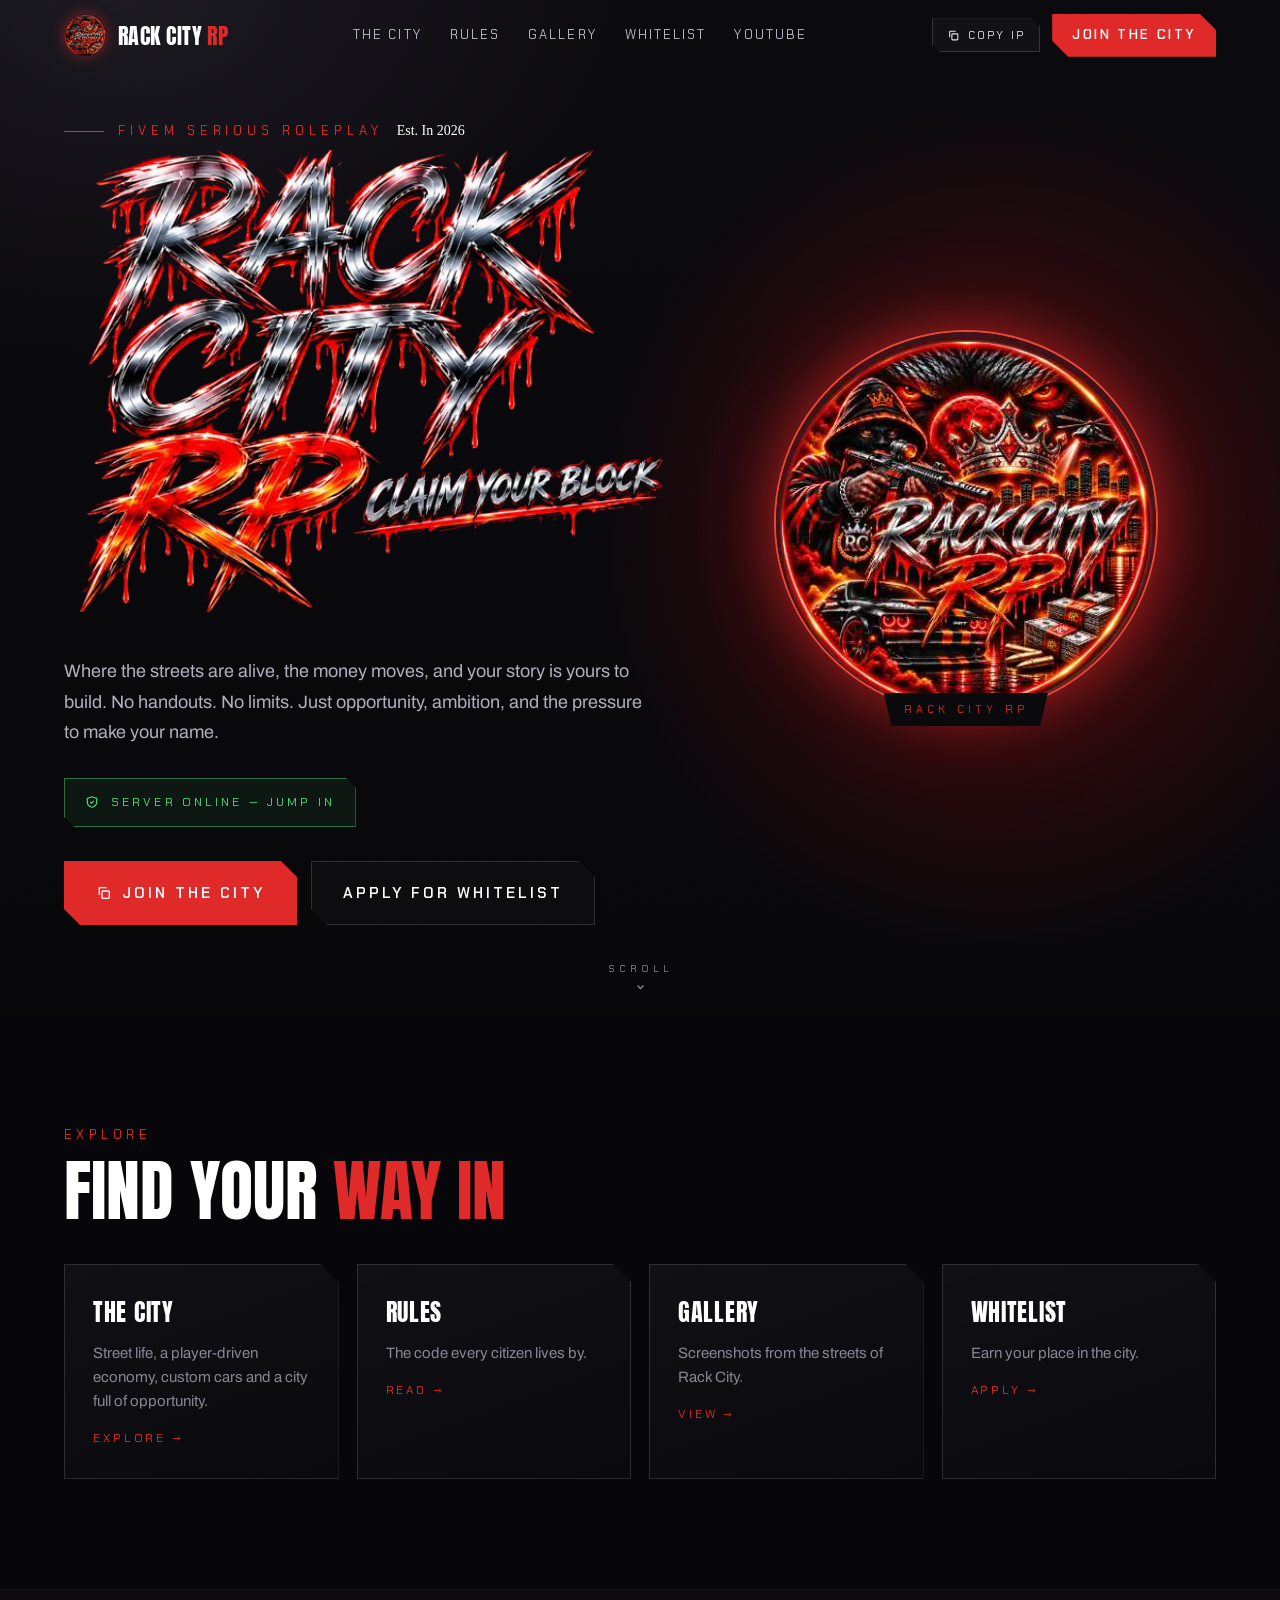
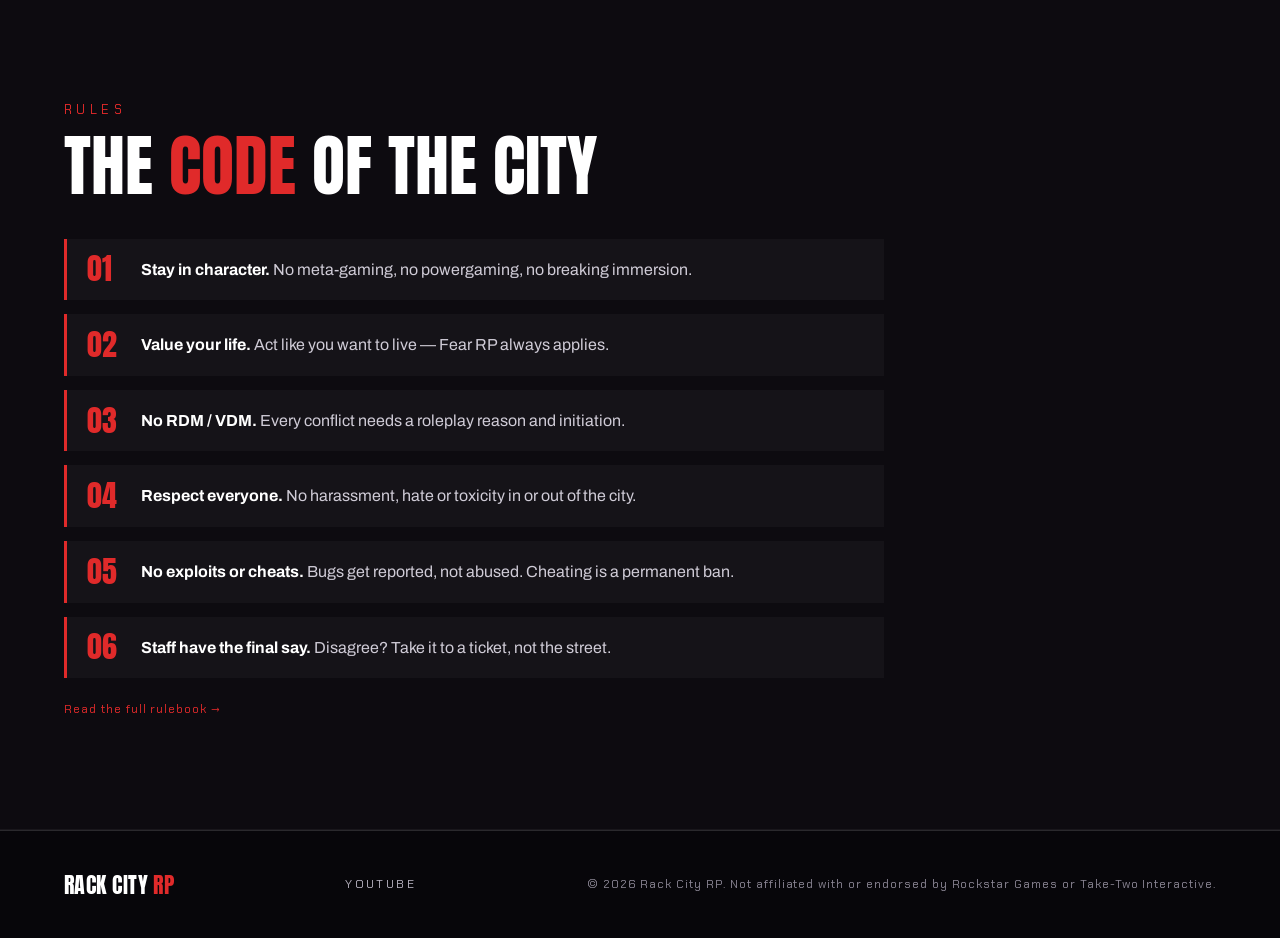
==== commit 3fb3b88d: "updated index" ====
--- a/fivem-website/index.html
+++ b/fivem-website/index.html
@@ -98,10 +98,27 @@
         <h2 class="h2">Find your <span class="red">way in</span></h2>
         <div class="cards">
           <a class="card card-link" href="city.html"><h3>The City</h3><p>Street life, a player-driven economy, custom cars and a city full of opportunity.</p><span class="more">Explore →</span></a>
-          <a class="card card-link" href="https://docs.google.com/document/d/1Xt9t8WKaUJHObPMgwJ6NdxMrBjE1FYw-JqKCKq15jJQ/edit?usp=sharing" target="_blank" rel="noopener"><h3>Rules</h3><p>The code every citizen lives by.</p><span class="more">Read →</span></a>
+          <a class="card card-link" href="#rules"><h3>Rules</h3><p>The code every citizen lives by.</p><span class="more">Read →</span></a>
           <a class="card card-link" href="gallery.html"><h3>Gallery</h3><p>Screenshots from the streets of Rack City.</p><span class="more">View →</span></a>
           <a class="card card-link" href="whitelist.html"><h3>Whitelist</h3><p>Earn your place in the city.</p><span class="more">Apply →</span></a>
         </div>
+      </div>
+    </section>
+
+    <!-- RULES -->
+    <section class="section section-alt" id="rules">
+      <div class="wrap">
+        <p class="kicker">Rules</p>
+        <h2 class="h2">The <span class="red">code</span> of the city</h2>
+        <ol class="rules">
+          <li><strong>Stay in character.</strong> No meta-gaming, no powergaming, no breaking immersion.</li>
+          <li><strong>Value your life.</strong> Act like you want to live — Fear RP always applies.</li>
+          <li><strong>No RDM / VDM.</strong> Every conflict needs a roleplay reason and initiation.</li>
+          <li><strong>Respect everyone.</strong> No harassment, hate or toxicity in or out of the city.</li>
+          <li><strong>No exploits or cheats.</strong> Bugs get reported, not abused. Cheating is a permanent ban.</li>
+          <li><strong>Staff have the final say.</strong> Disagree? Take it to a ticket, not the street.</li>
+        </ol>
+        <p class="fineprint"><a class="red" href="https://docs.google.com/document/d/1Xt9t8WKaUJHObPMgwJ6NdxMrBjE1FYw-JqKCKq15jJQ/edit?usp=sharing" target="_blank" rel="noopener">Read the full rulebook →</a></p>
       </div>
     </section>
 
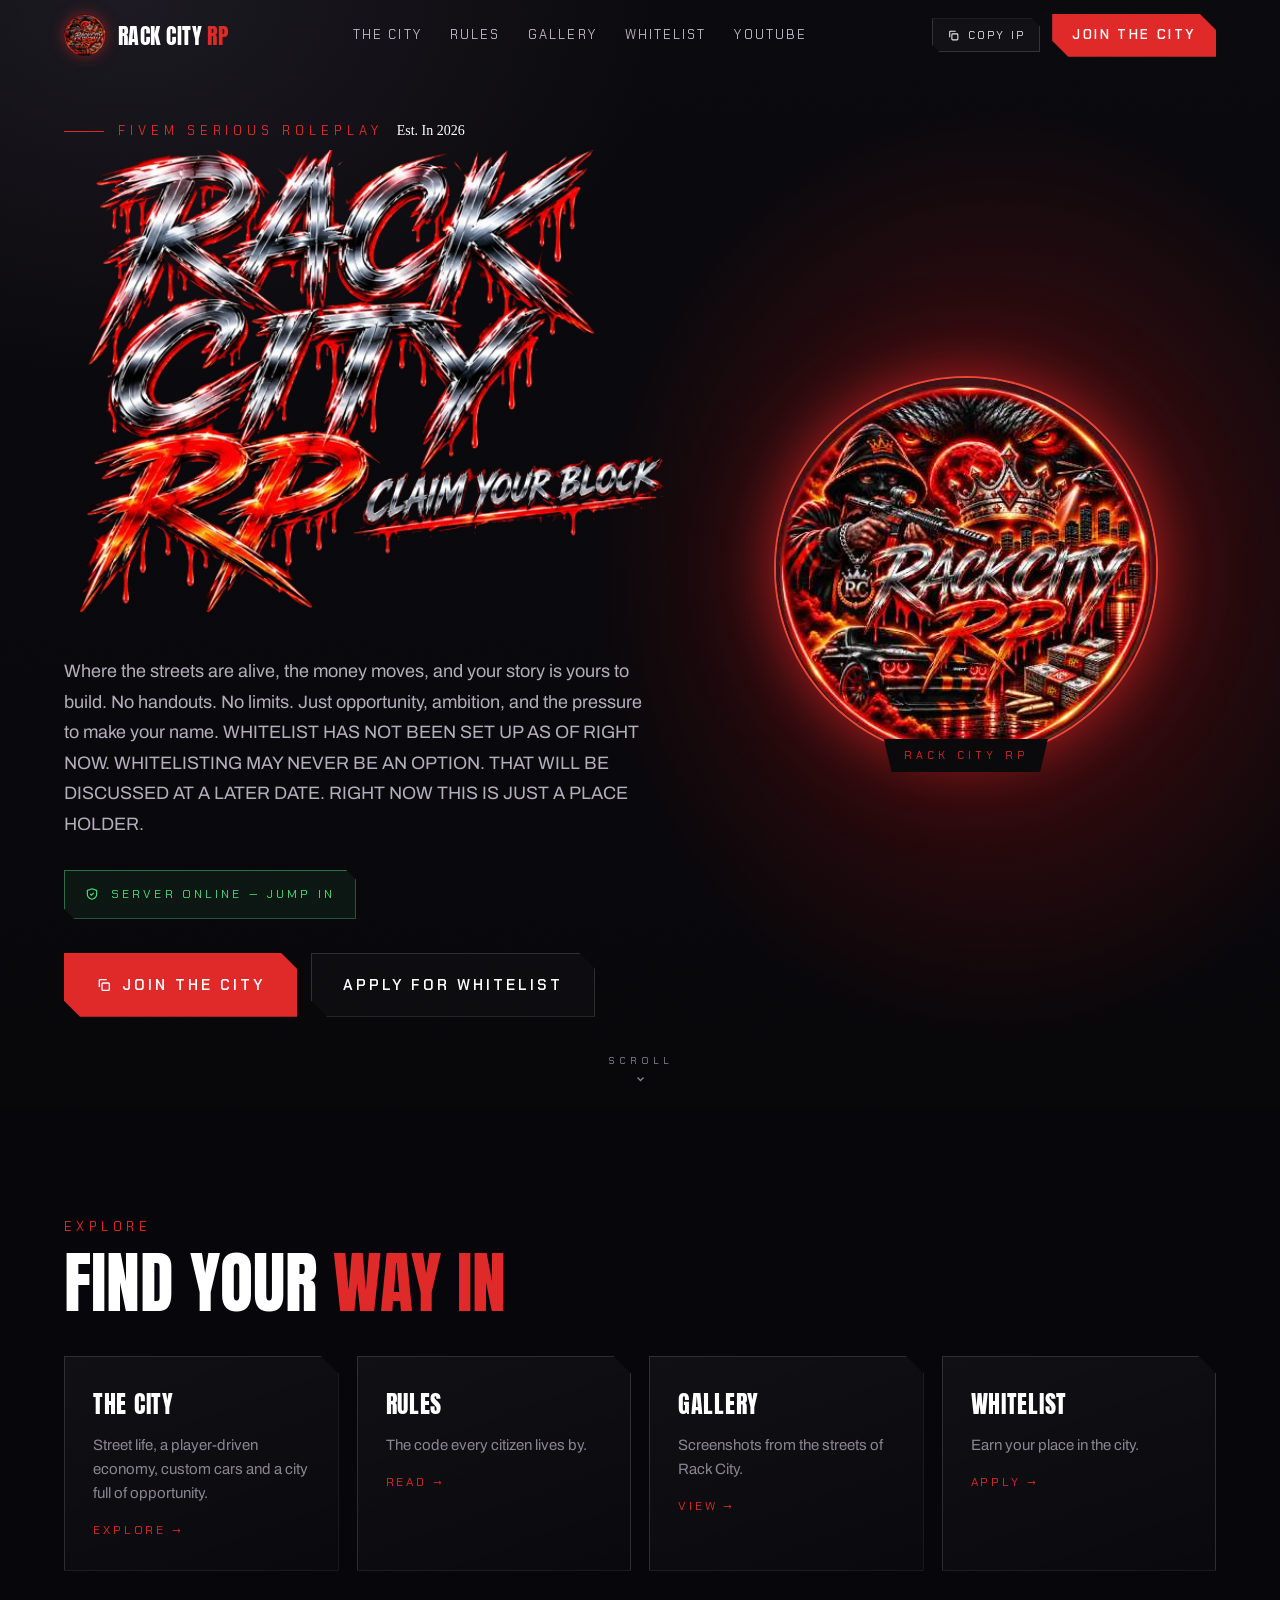
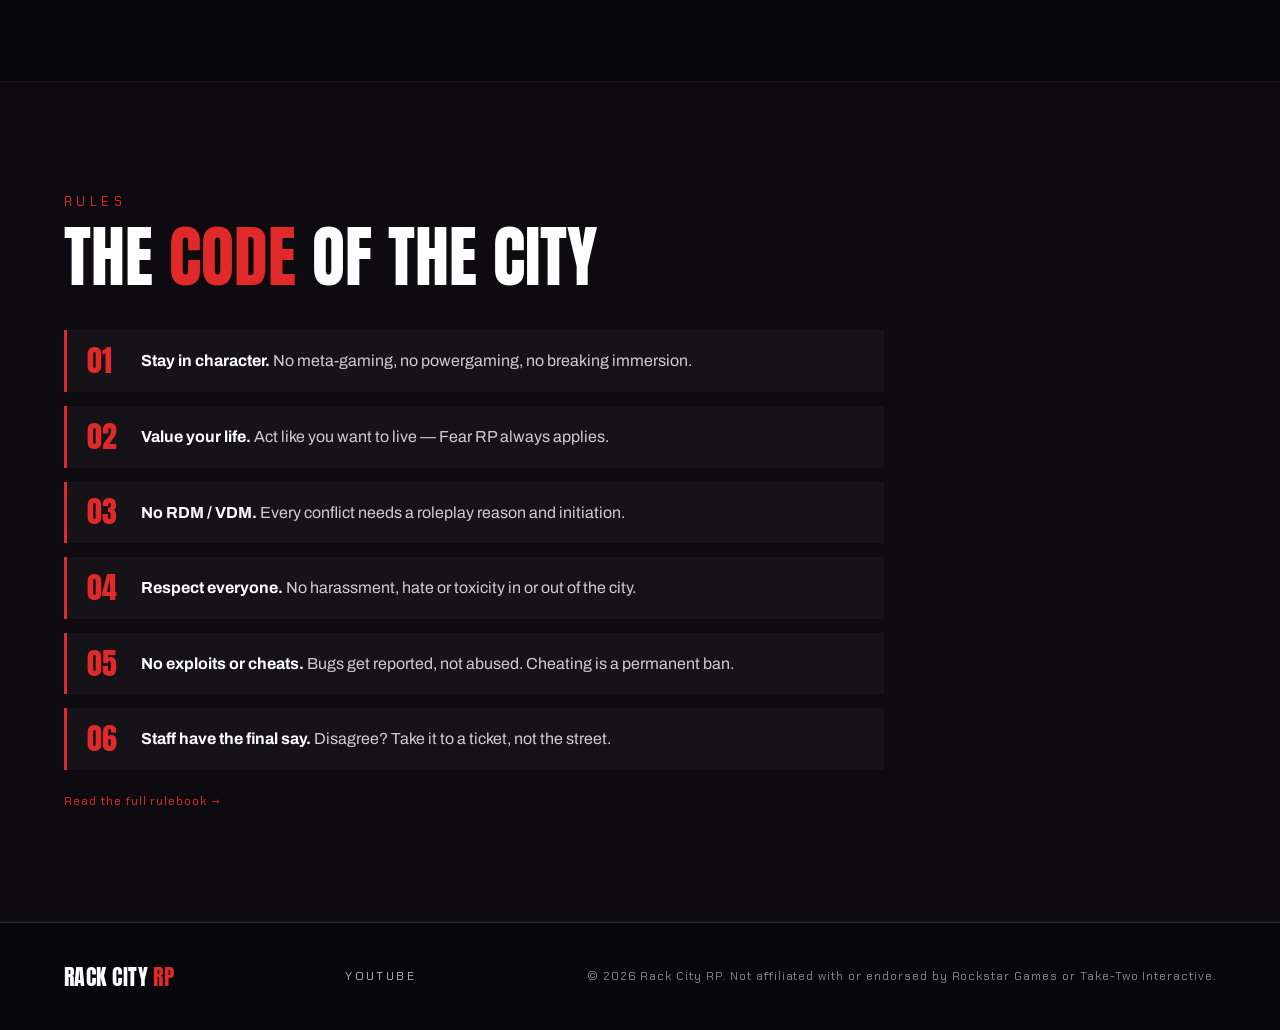
==== commit fbbf10d5: "Update index.html with whitelist notice Added a notice about the whitelist status and future discuss" ====
--- a/fivem-website/index.html
+++ b/fivem-website/index.html
@@ -62,6 +62,9 @@
           <p class="lede">
             Where the streets are alive, the money moves, and your story is yours to build.
             No handouts. No limits. Just opportunity, ambition, and the pressure to make your name.
+
+            WHITELIST HAS NOT BEEN SET UP AS OF RIGHT NOW. WHITELISTING MAY NEVER BE AN OPTION. 
+            THAT WILL BE DISCUSSED AT A LATER DATE. RIGHT NOW THIS IS JUST A PLACE HOLDER.
           </p>
 
           <div class="notice" id="notice">
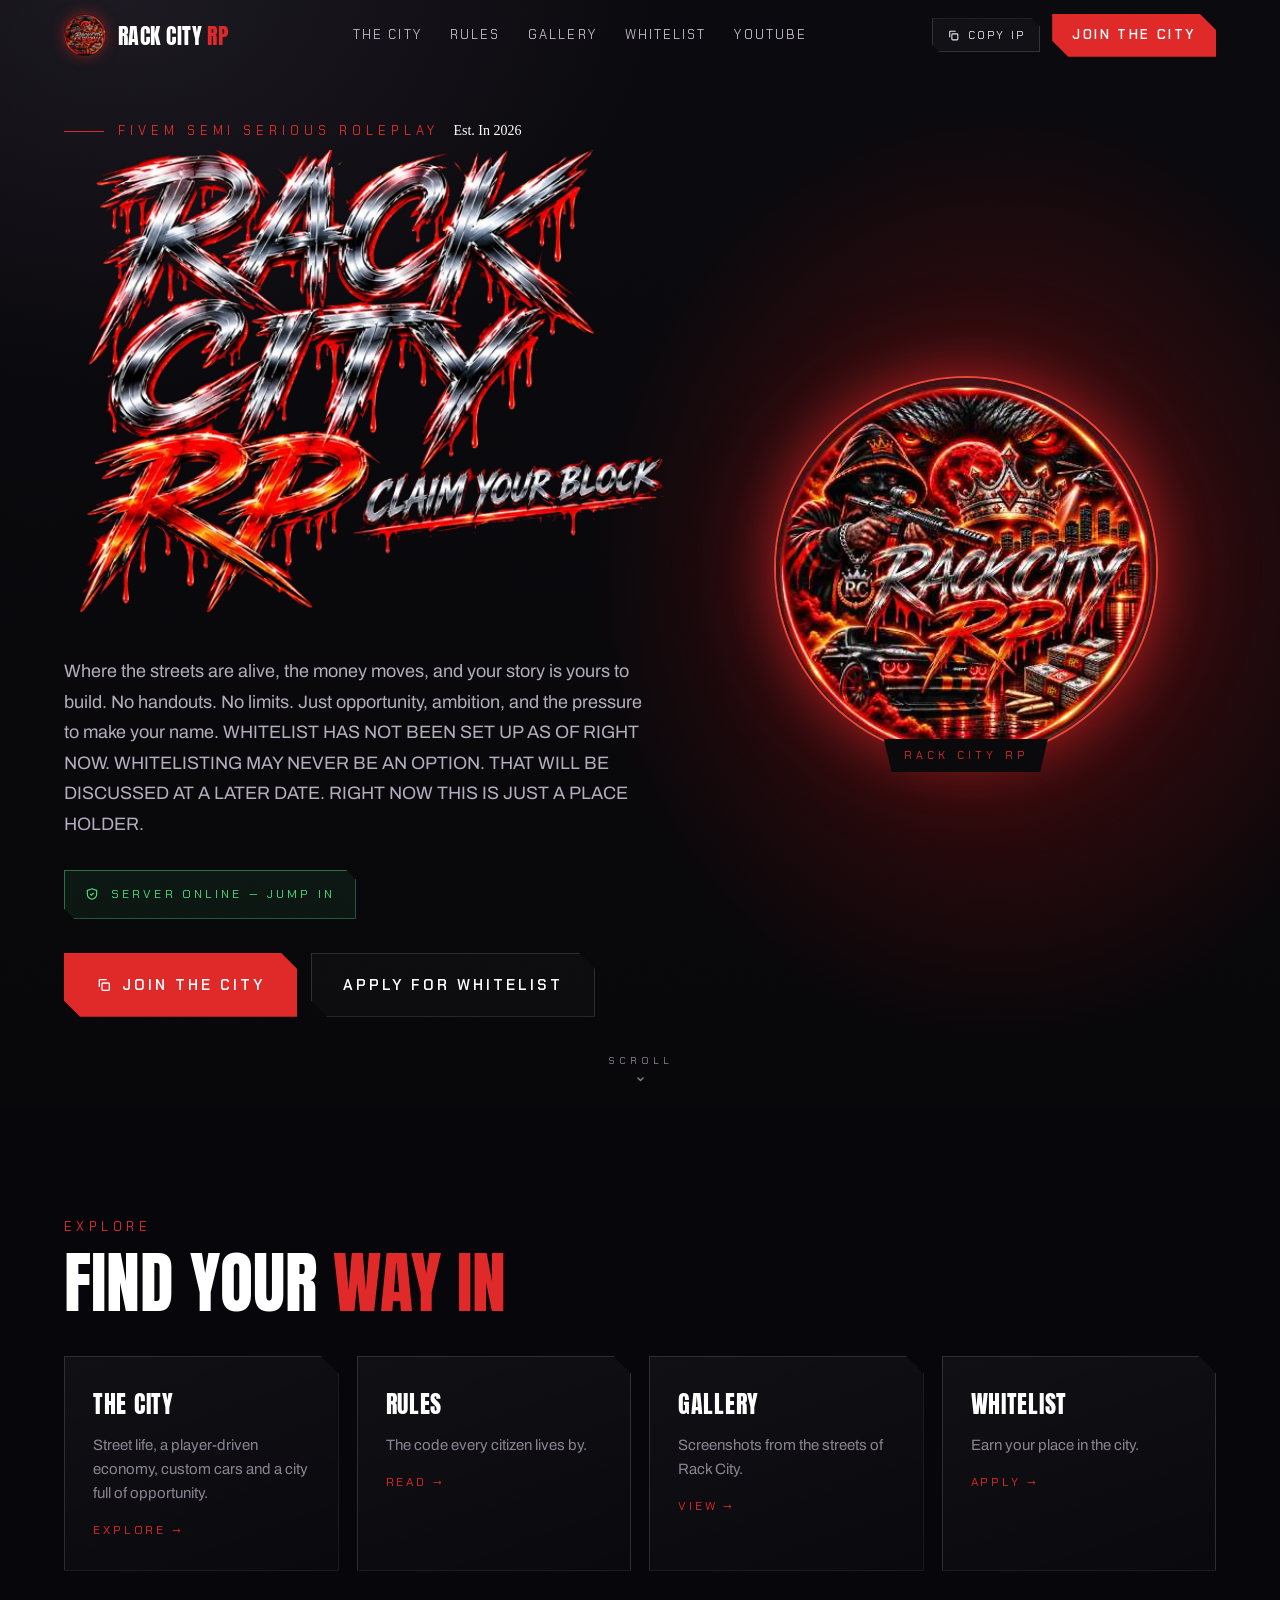
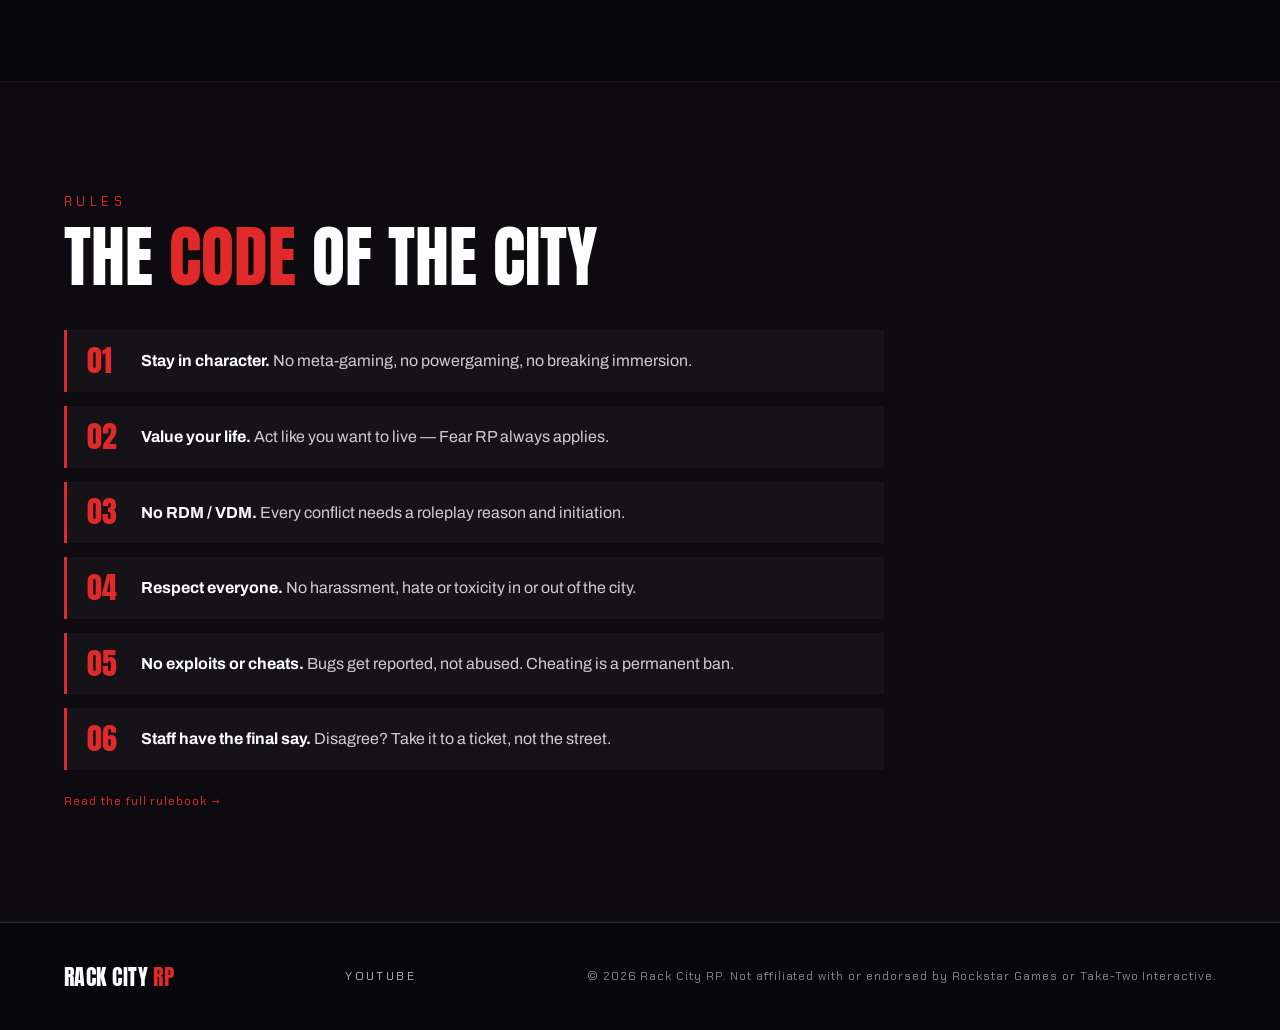
==== commit a5642406: "Change title and description to Semi Serious Roleplay" ====
--- a/fivem-website/index.html
+++ b/fivem-website/index.html
@@ -3,8 +3,8 @@
 <head>
   <meta charset="UTF-8" />
   <meta name="viewport" content="width=device-width, initial-scale=1" />
-  <title>Rack City RP — FiveM Serious Roleplay</title>
-  <meta name="description" content="Rack City RP is a whitelisted FiveM serious roleplay city. Custom imports, heists, a player-run economy and a justice system with real teeth." />
+  <title>Rack City RP — FiveM Semi Serious Roleplay</title>
+  <meta name="description" content="Rack City RP is a FiveM Semi serious roleplay city. Custom imports, heists, a player-run economy and a justice system with real teeth." />
   <link rel="preconnect" href="https://fonts.googleapis.com" />
   <link rel="preconnect" href="https://fonts.gstatic.com" crossorigin />
   <link href="https://fonts.googleapis.com/css2?family=Anton&family=Archivo:wght@400;500;600&family=Chakra+Petch:wght@400;500;600;700&family=Permanent+Marker&display=swap" rel="stylesheet" />
@@ -51,7 +51,7 @@
         <div class="hero-copy">
           <p class="eyebrow">
             <span class="eyebrow-line"></span>
-            <span class="eyebrow-text">FiveM Serious Roleplay</span>
+            <span class="eyebrow-text">FiveM Semi Serious Roleplay</span>
             <span class="eyebrow-est">Est. In 2026</span>
           </p>
 
